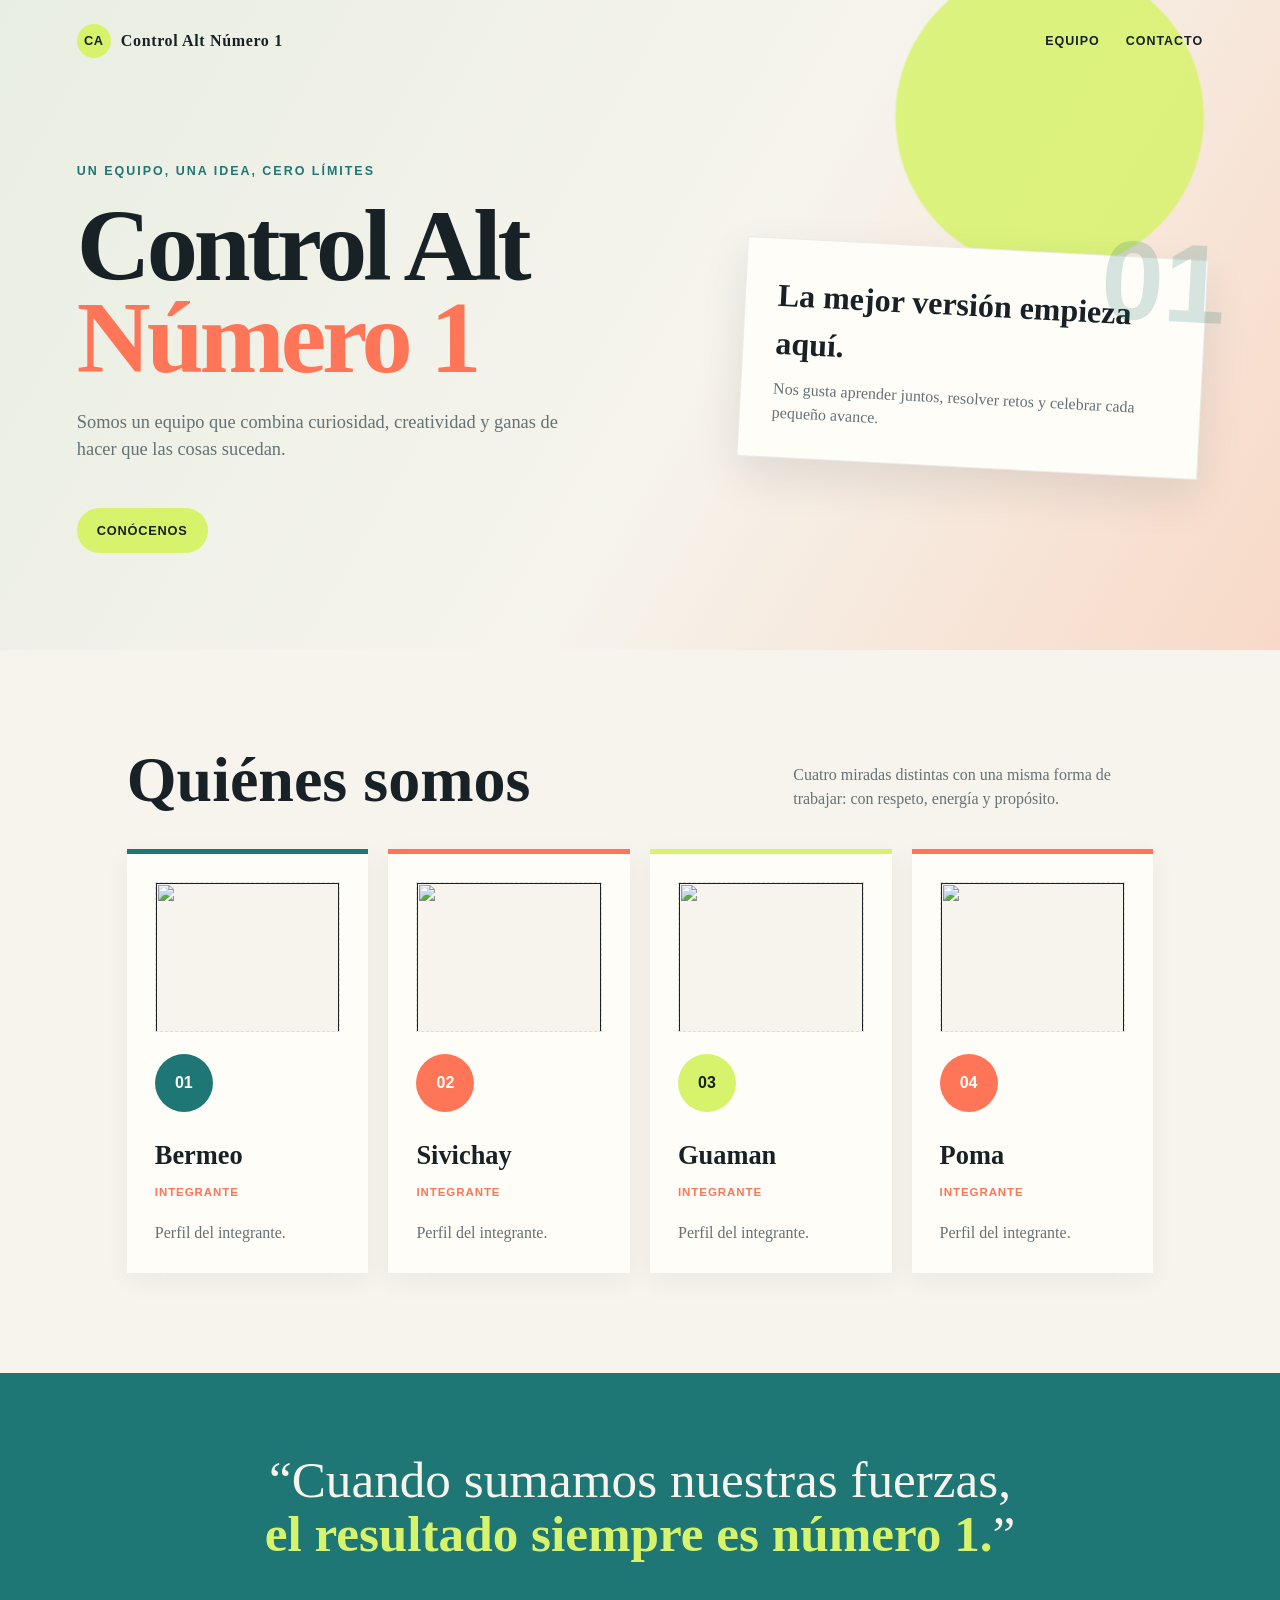
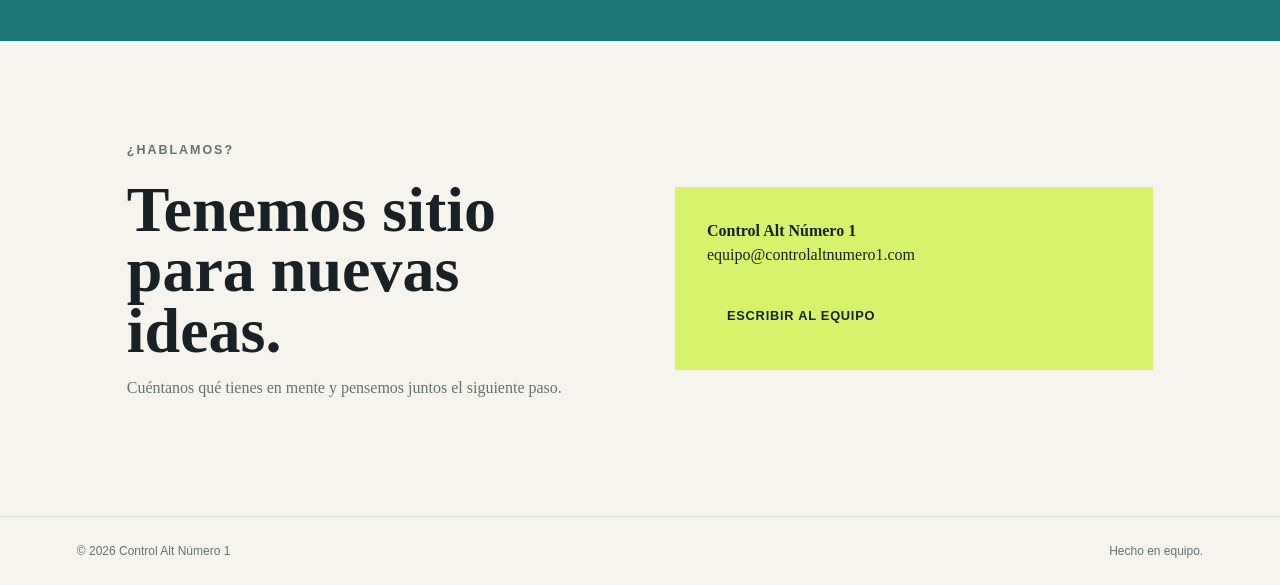
==== index.html @ b0f69253 "Agrega estructura base de la página" ====
<!DOCTYPE html>
<html lang="es">
<head>
	<meta charset="UTF-8">
	<meta name="viewport" content="width=device-width, initial-scale=1.0">
	<meta name="description" content="Página oficial del equipo Control Alt Número 1.">
	<title>Control Alt Número 1 | Equipo</title>
	<style>
		:root {
			--ink: #172126;
			--muted: #647276;
			--paper: #f6f4ed;
			--card: #fffdf8;
			--line: #d9dfd8;
			--lime: #d7f36b;
			--orange: #ff7557;
			--teal: #1e7774;
			--shadow: 0 18px 45px rgba(23, 33, 38, 0.1);
		}

		* { box-sizing: border-box; }

		html { scroll-behavior: smooth; }

		body {
			margin: 0;
			color: var(--ink);
			background: var(--paper);
			font-family: Georgia, "Times New Roman", serif;
			line-height: 1.5;
		}

		h1, h2, h3, p { margin-top: 0; }

		a { color: inherit; }

		.site-header {
			position: absolute;
			z-index: 2;
			top: 0;
			left: 0;
			width: 100%;
			padding: 24px 6vw;
			display: flex;
			align-items: center;
			justify-content: space-between;
		}

		.brand {
			display: flex;
			align-items: center;
			gap: 10px;
			font-weight: bold;
			letter-spacing: 0.04em;
			text-decoration: none;
		}

		.brand-mark {
			display: grid;
			place-items: center;
			width: 34px;
			height: 34px;
			color: var(--ink);
			background: var(--lime);
			border-radius: 50%;
			font-family: "Trebuchet MS", sans-serif;
			font-size: 0.8rem;
		}

		nav { display: flex; gap: 26px; }

		nav a {
			color: var(--ink);
			font-family: "Trebuchet MS", sans-serif;
			font-size: 0.78rem;
			font-weight: bold;
			text-decoration: none;
			text-transform: uppercase;
			letter-spacing: 0.08em;
		}

		nav a:hover { color: var(--orange); }

		.hero {
			min-height: 650px;
			padding: 155px 6vw 90px;
			display: grid;
			grid-template-columns: minmax(0, 1.1fr) minmax(280px, 0.9fr);
			gap: 8vw;
			align-items: center;
			overflow: hidden;
			background:
				radial-gradient(circle at 82% 18%, rgba(215, 243, 107, 0.85) 0 13%, transparent 13.2%),
				linear-gradient(120deg, #e9eee2 0%, #f6f4ed 55%, #f8d9c7 100%);
		}

		.eyebrow {
			margin-bottom: 20px;
			color: var(--teal);
			font-family: "Trebuchet MS", sans-serif;
			font-size: 0.78rem;
			font-weight: bold;
			letter-spacing: 0.16em;
			text-transform: uppercase;
		}

		.hero h1 {
			max-width: 720px;
			margin-bottom: 24px;
			font-size: clamp(3.5rem, 8vw, 7.5rem);
			line-height: 0.9;
			letter-spacing: -0.04em;
		}

		.hero h1 span { color: var(--orange); }

		.hero-copy {
			max-width: 510px;
			color: var(--muted);
			font-size: 1.15rem;
		}

		.hero-note {
			position: relative;
			padding: 32px;
			background: var(--card);
			border: 1px solid rgba(23, 33, 38, 0.08);
			box-shadow: var(--shadow);
			transform: rotate(3deg);
		}

		.hero-note::before {
			content: "01";
			position: absolute;
			top: -60px;
			right: -20px;
			color: var(--teal);
			font-family: "Trebuchet MS", sans-serif;
			font-size: 7rem;
			font-weight: bold;
			opacity: 0.18;
		}

		.hero-note h2 { margin-bottom: 10px; font-size: 2rem; }
		.hero-note p { margin-bottom: 0; color: var(--muted); }

		.button {
			display: inline-block;
			margin-top: 26px;
			padding: 13px 20px;
			color: var(--ink);
			background: var(--lime);
			border: 0;
			border-radius: 999px;
			font-family: "Trebuchet MS", sans-serif;
			font-size: 0.8rem;
			font-weight: bold;
			text-decoration: none;
			text-transform: uppercase;
			letter-spacing: 0.06em;
		}

		.button:hover { background: var(--orange); }

		.section {
			max-width: 1180px;
			margin: 0 auto;
			padding: 100px 6vw;
		}

		.section-heading {
			display: flex;
			align-items: end;
			justify-content: space-between;
			gap: 30px;
			margin-bottom: 38px;
		}

		.section-heading h2 { margin-bottom: 0; font-size: clamp(2.3rem, 5vw, 4rem); line-height: 0.95; }
		.section-heading p { max-width: 360px; margin-bottom: 0; color: var(--muted); }

		.members {
			display: grid;
				grid-template-columns: repeat(4, 1fr);
			gap: 20px;
		}

		.member {
				display: block;
			padding: 28px;
			background: var(--card);
			border-top: 5px solid var(--teal);
				color: var(--ink);
			box-shadow: 0 8px 25px rgba(23, 33, 38, 0.05);
				text-decoration: none;
				transition: transform 180ms ease, box-shadow 180ms ease;
		}

			.member:hover { transform: translateY(-8px); box-shadow: var(--shadow); }
			.member:nth-child(2) { border-color: var(--orange); }
			.member:nth-child(3) { border-color: var(--lime); }
			.member:nth-child(4) { border-color: var(--orange); }

			.profile-image {
				display: block;
				width: 100%;
				height: 150px;
				margin-bottom: 22px;
				border: 1px dashed var(--line);
				background: var(--paper);
			}

		.avatar {
			display: grid;
			place-items: center;
			width: 58px;
			height: 58px;
			margin-bottom: 24px;
			color: var(--card);
			background: var(--teal);
			border-radius: 50%;
			font-family: "Trebuchet MS", sans-serif;
			font-weight: bold;
		}

			.member:nth-child(2) .avatar, .member:nth-child(4) .avatar { background: var(--orange); }
			.member:nth-child(3) .avatar { color: var(--ink); background: var(--lime); }
		.member h3 { margin-bottom: 4px; font-size: 1.65rem; }
		.role { color: var(--orange); font-family: "Trebuchet MS", sans-serif; font-size: 0.72rem; font-weight: bold; text-transform: uppercase; letter-spacing: 0.08em; }
		.member p:last-child { margin: 18px 0 0; color: var(--muted); }

		.manifesto {
			padding: 80px 6vw;
			color: var(--paper);
			background: var(--teal);
			text-align: center;
		}

		.manifesto p { max-width: 760px; margin: 0 auto; font-size: clamp(1.8rem, 4vw, 3.5rem); line-height: 1.05; }
		.manifesto strong { color: var(--lime); }

		.contact {
			display: grid;
			grid-template-columns: 1fr 1fr;
			gap: 70px;
			align-items: center;
		}

		.contact h2 { margin-bottom: 14px; font-size: clamp(2.5rem, 5vw, 4.5rem); line-height: 0.95; }
		.contact p { color: var(--muted); }
		.contact-box { padding: 32px; background: var(--lime); }
		.contact-box p { margin-bottom: 0; color: var(--ink); }

		footer {
			padding: 25px 6vw;
			display: flex;
			justify-content: space-between;
			color: var(--muted);
			border-top: 1px solid var(--line);
			font-family: "Trebuchet MS", sans-serif;
			font-size: 0.75rem;
		}

		@media (max-width: 700px) {
			.site-header { position: relative; padding: 18px 6vw; }
			nav { gap: 12px; }
			nav a { font-size: 0.64rem; }
			.hero { min-height: auto; padding: 70px 6vw 90px; grid-template-columns: 1fr; gap: 50px; }
			.hero-note { max-width: 420px; }
			.section { padding: 70px 6vw; }
			.section-heading, .contact { display: block; }
			.section-heading p { margin-top: 20px; }
			.members { grid-template-columns: 1fr; }
			.member:nth-child(2) { transform: none; }
			.member + .member { margin-top: 2px; }
			.contact-box { margin-top: 30px; }
			footer { display: block; }
			footer span { display: block; margin-top: 6px; }
		}
	</style>
</head>
<body>
	<header class="site-header">
		<a class="brand" href="#inicio"><span class="brand-mark">CA</span> Control Alt Número 1</a>
		<nav aria-label="Navegación principal">
			<a href="#equipo">Equipo</a>
			<a href="#contacto">Contacto</a>
		</nav>
	</header>

	<main>
		<section class="hero" id="inicio">
			<div>
				<p class="eyebrow">Un equipo, una idea, cero límites</p>
				<h1>Control Alt <span>Número 1</span></h1>
				<p class="hero-copy">Somos un equipo que combina curiosidad, creatividad y ganas de hacer que las cosas sucedan.</p>
				<a class="button" href="#equipo">Conócenos</a>
			</div>
			<aside class="hero-note">
				<h2>La mejor versión empieza aquí.</h2>
				<p>Nos gusta aprender juntos, resolver retos y celebrar cada pequeño avance.</p>
			</aside>
		</section>

		<section class="section" id="equipo">
			<div class="section-heading">
				<h2>Quiénes somos</h2>
					<p>Cuatro miradas distintas con una misma forma de trabajar: con respeto, energía y propósito.</p>
			</div>
			<div class="members">
					<a class="member" href="">
						<img class="profile-image" src="" alt="">
					<div class="avatar">01</div>
						<h3>Bermeo</h3>
						<span class="role">Integrante</span>
						<p>Perfil del integrante.</p>
					</a>
					<a class="member" href="">
						<img class="profile-image" src="" alt="">
					<div class="avatar">02</div>
						<h3>Sivichay</h3>
						<span class="role">Integrante</span>
						<p>Perfil del integrante.</p>
					</a>
					<a class="member" href="">
						<img class="profile-image" src="" alt="">
					<div class="avatar">03</div>
						<h3>Guaman</h3>
						<span class="role">Integrante</span>
						<p>Perfil del integrante.</p>
					</a>
					<a class="member" href="">
						<img class="profile-image" src="" alt="">
						<div class="avatar">04</div>
						<h3>Poma</h3>
						<span class="role">Integrante</span>
						<p>Perfil del integrante.</p>
					</a>
			</div>
		</section>

		<section class="manifesto">
			<p>“Cuando sumamos nuestras fuerzas, <strong>el resultado siempre es número 1.</strong>”</p>
		</section>

		<section class="section contact" id="contacto">
			<div>
				<p class="eyebrow">¿Hablamos?</p>
				<h2>Tenemos sitio para nuevas ideas.</h2>
				<p>Cuéntanos qué tienes en mente y pensemos juntos el siguiente paso.</p>
			</div>
			<div class="contact-box">
				<strong>Control Alt Número 1</strong>
				<p>equipo@controlaltnumero1.com</p>
				<a class="button" href="mailto:equipo@controlaltnumero1.com">Escribir al equipo</a>
			</div>
		</section>
	</main>

	<footer>
		<span>© 2026 Control Alt Número 1</span>
		<span>Hecho en equipo.</span>
	</footer>
</body>
</html>
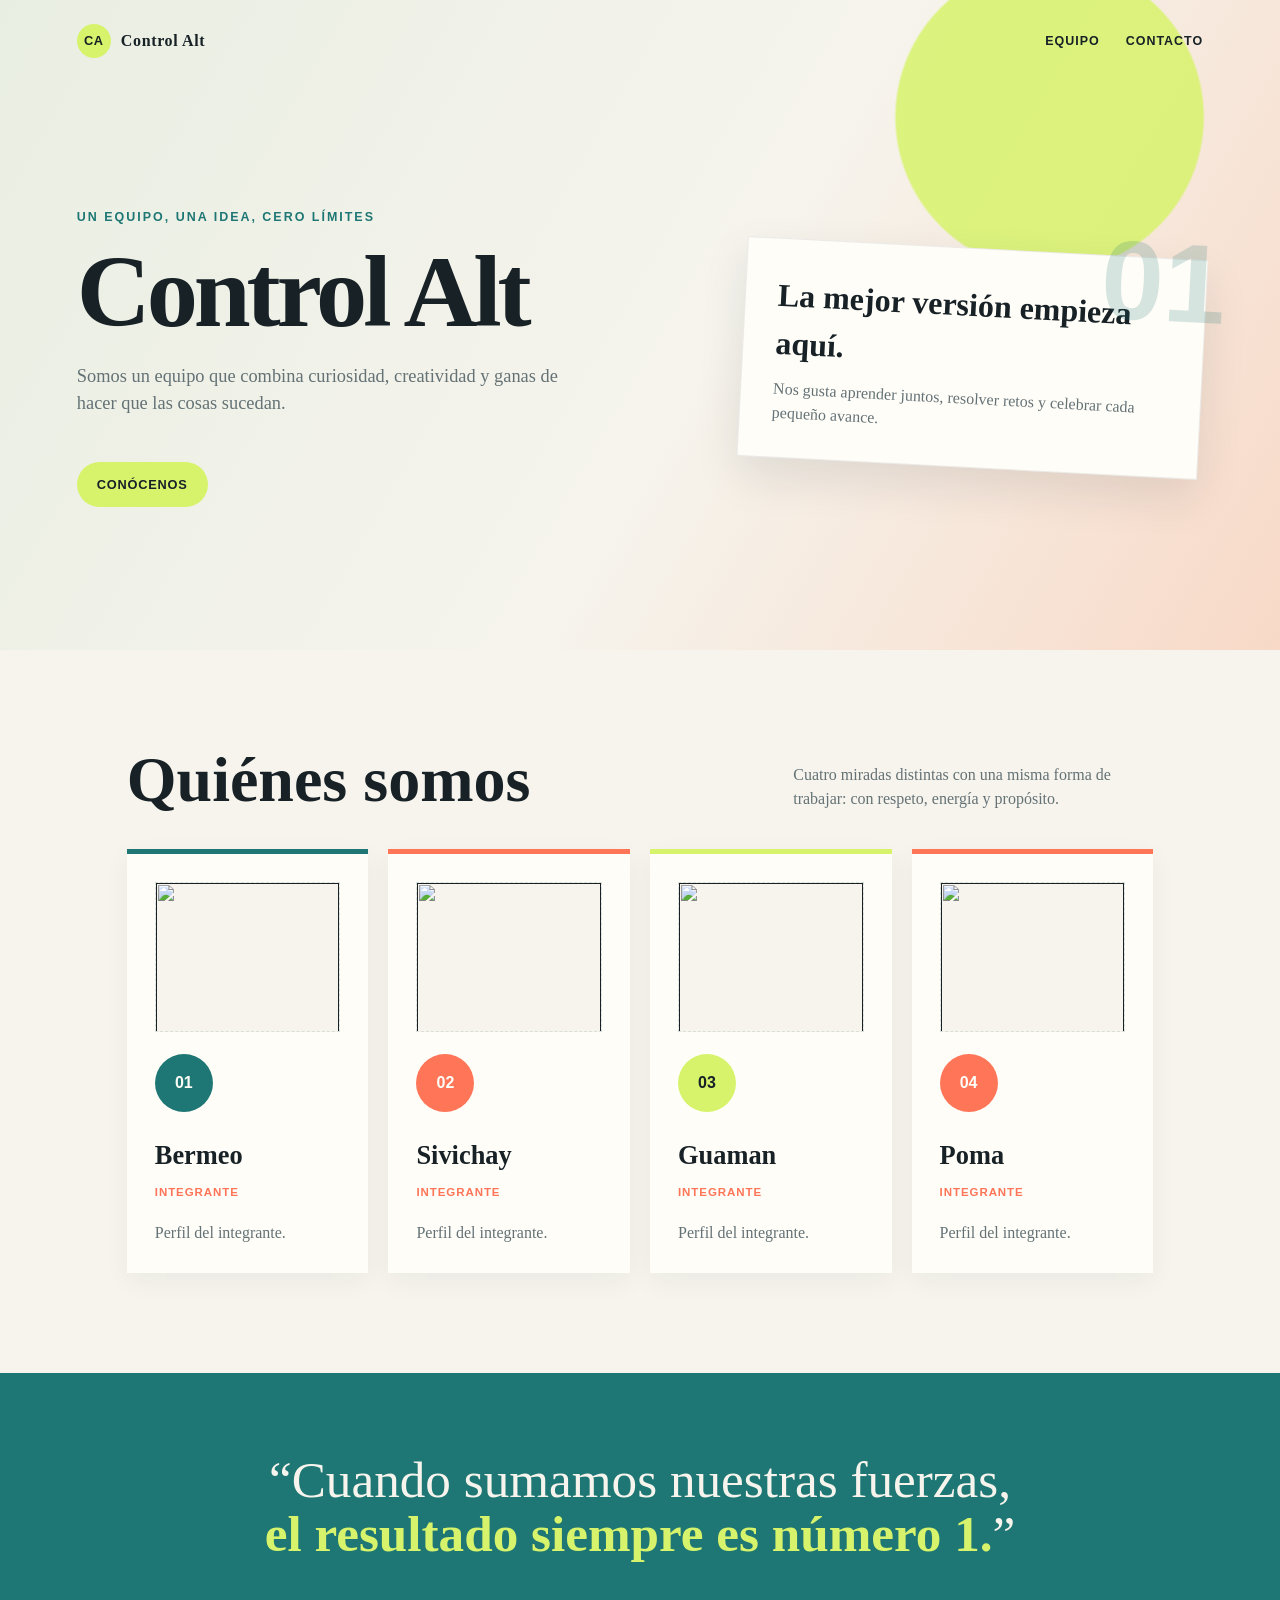
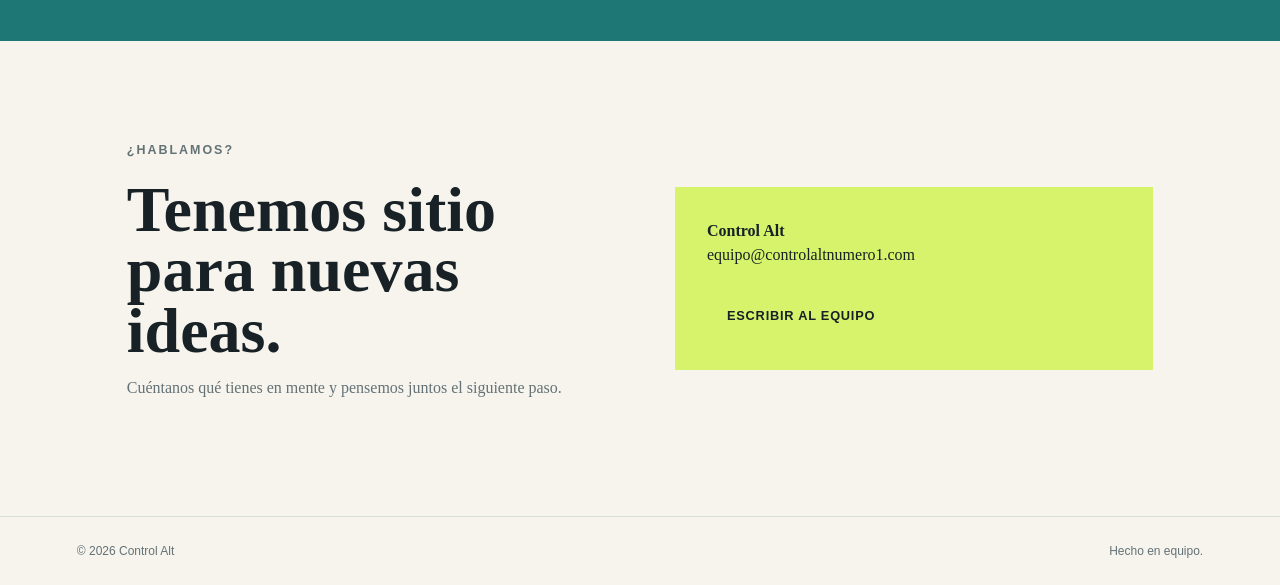
==== commit 9b373c84: "Remove somethings" ====
--- a/index.html
+++ b/index.html
@@ -3,8 +3,8 @@
 <head>
 	<meta charset="UTF-8">
 	<meta name="viewport" content="width=device-width, initial-scale=1.0">
-	<meta name="description" content="Página oficial del equipo Control Alt Número 1.">
-	<title>Control Alt Número 1 | Equipo</title>
+	<meta name="description" content="Página oficial del equipo Control Alt.">
+	<title>Control Alt | Equipo</title>
 	<style>
 		:root {
 			--ink: #172126;
@@ -281,7 +281,7 @@
 </head>
 <body>
 	<header class="site-header">
-		<a class="brand" href="#inicio"><span class="brand-mark">CA</span> Control Alt Número 1</a>
+		<a class="brand" href="#inicio"><span class="brand-mark">CA</span> Control Alt</a>
 		<nav aria-label="Navegación principal">
 			<a href="#equipo">Equipo</a>
 			<a href="#contacto">Contacto</a>
@@ -292,7 +292,7 @@
 		<section class="hero" id="inicio">
 			<div>
 				<p class="eyebrow">Un equipo, una idea, cero límites</p>
-				<h1>Control Alt <span>Número 1</span></h1>
+				<h1>Control Alt</h1>
 				<p class="hero-copy">Somos un equipo que combina curiosidad, creatividad y ganas de hacer que las cosas sucedan.</p>
 				<a class="button" href="#equipo">Conócenos</a>
 			</div>
@@ -350,7 +350,7 @@
 				<p>Cuéntanos qué tienes en mente y pensemos juntos el siguiente paso.</p>
 			</div>
 			<div class="contact-box">
-				<strong>Control Alt Número 1</strong>
+				<strong>Control Alt</strong>
 				<p>equipo@controlaltnumero1.com</p>
 				<a class="button" href="mailto:equipo@controlaltnumero1.com">Escribir al equipo</a>
 			</div>
@@ -358,7 +358,7 @@
 	</main>
 
 	<footer>
-		<span>© 2026 Control Alt Número 1</span>
+		<span>© 2026 Control Alt</span>
 		<span>Hecho en equipo.</span>
 	</footer>
 </body>
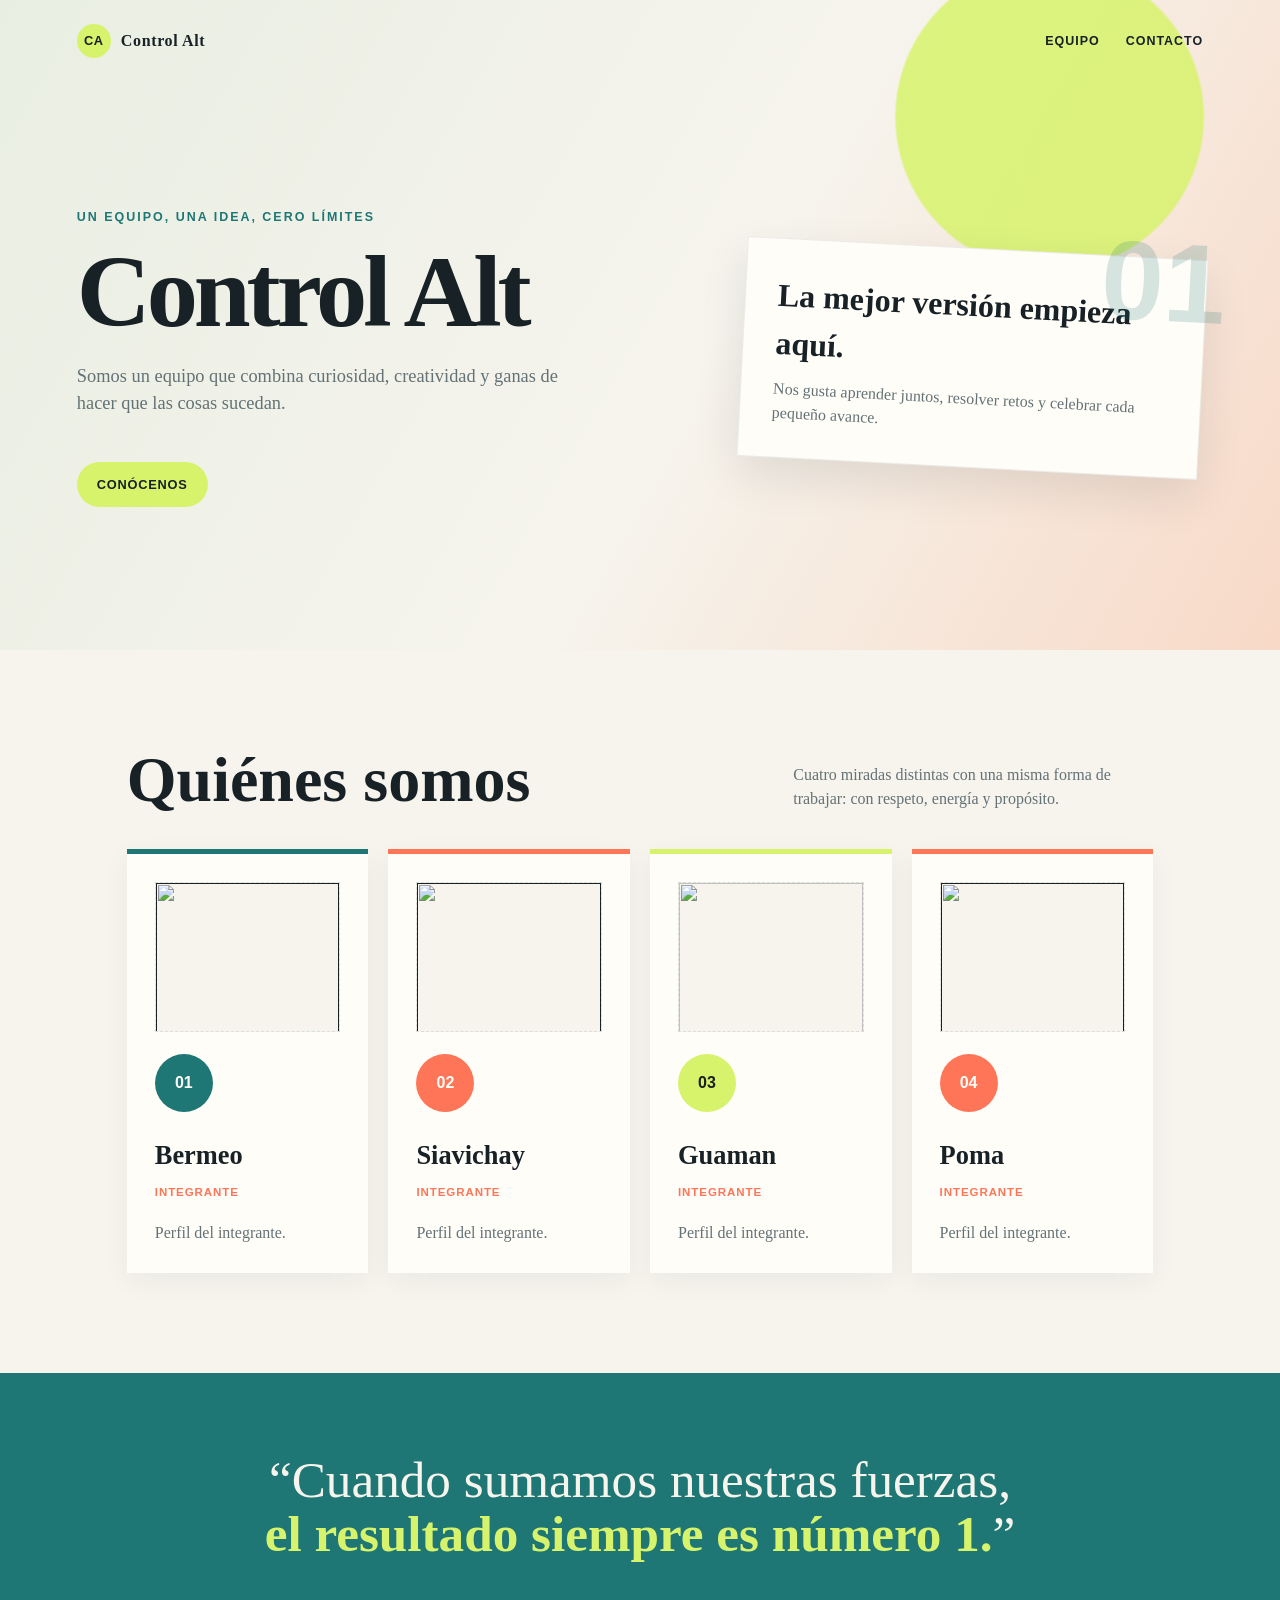
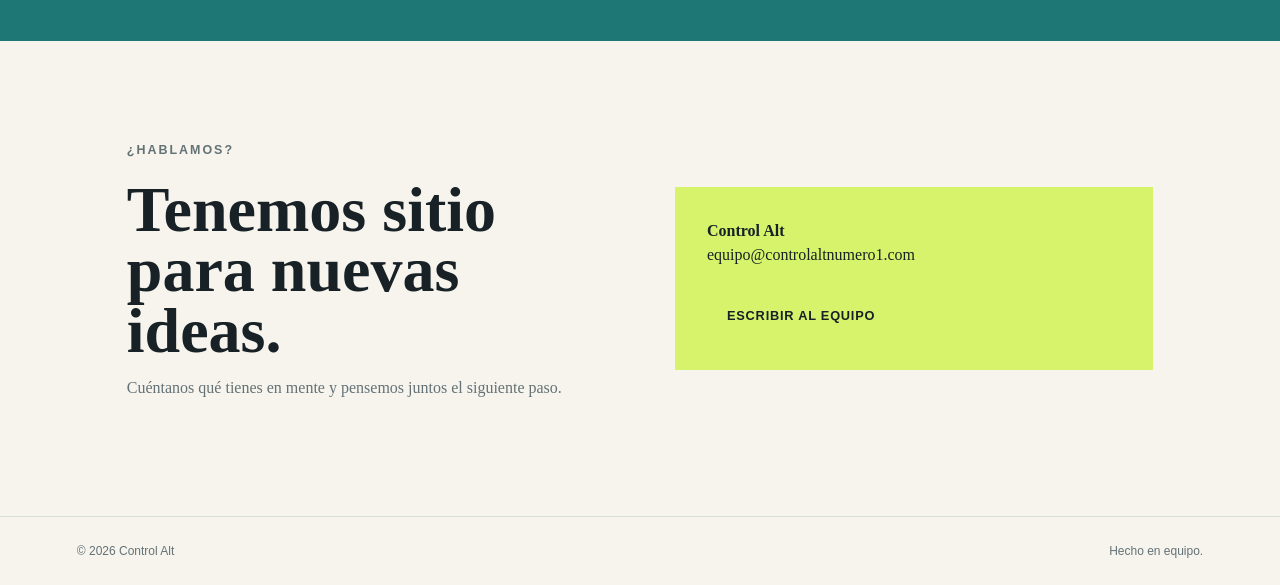
==== commit 9b0972ea: "html creado y en index agregado en member Guaman" ====
--- a/index.html
+++ b/index.html
@@ -318,11 +318,11 @@
 					<a class="member" href="">
 						<img class="profile-image" src="" alt="">
 					<div class="avatar">02</div>
-						<h3>Sivichay</h3>
+						<h3>Siavichay</h3>
 						<span class="role">Integrante</span>
 						<p>Perfil del integrante.</p>
 					</a>
-					<a class="member" href="">
+					<a class="member" href="franklin.html">
 						<img class="profile-image" src="" alt="">
 					<div class="avatar">03</div>
 						<h3>Guaman</h3>
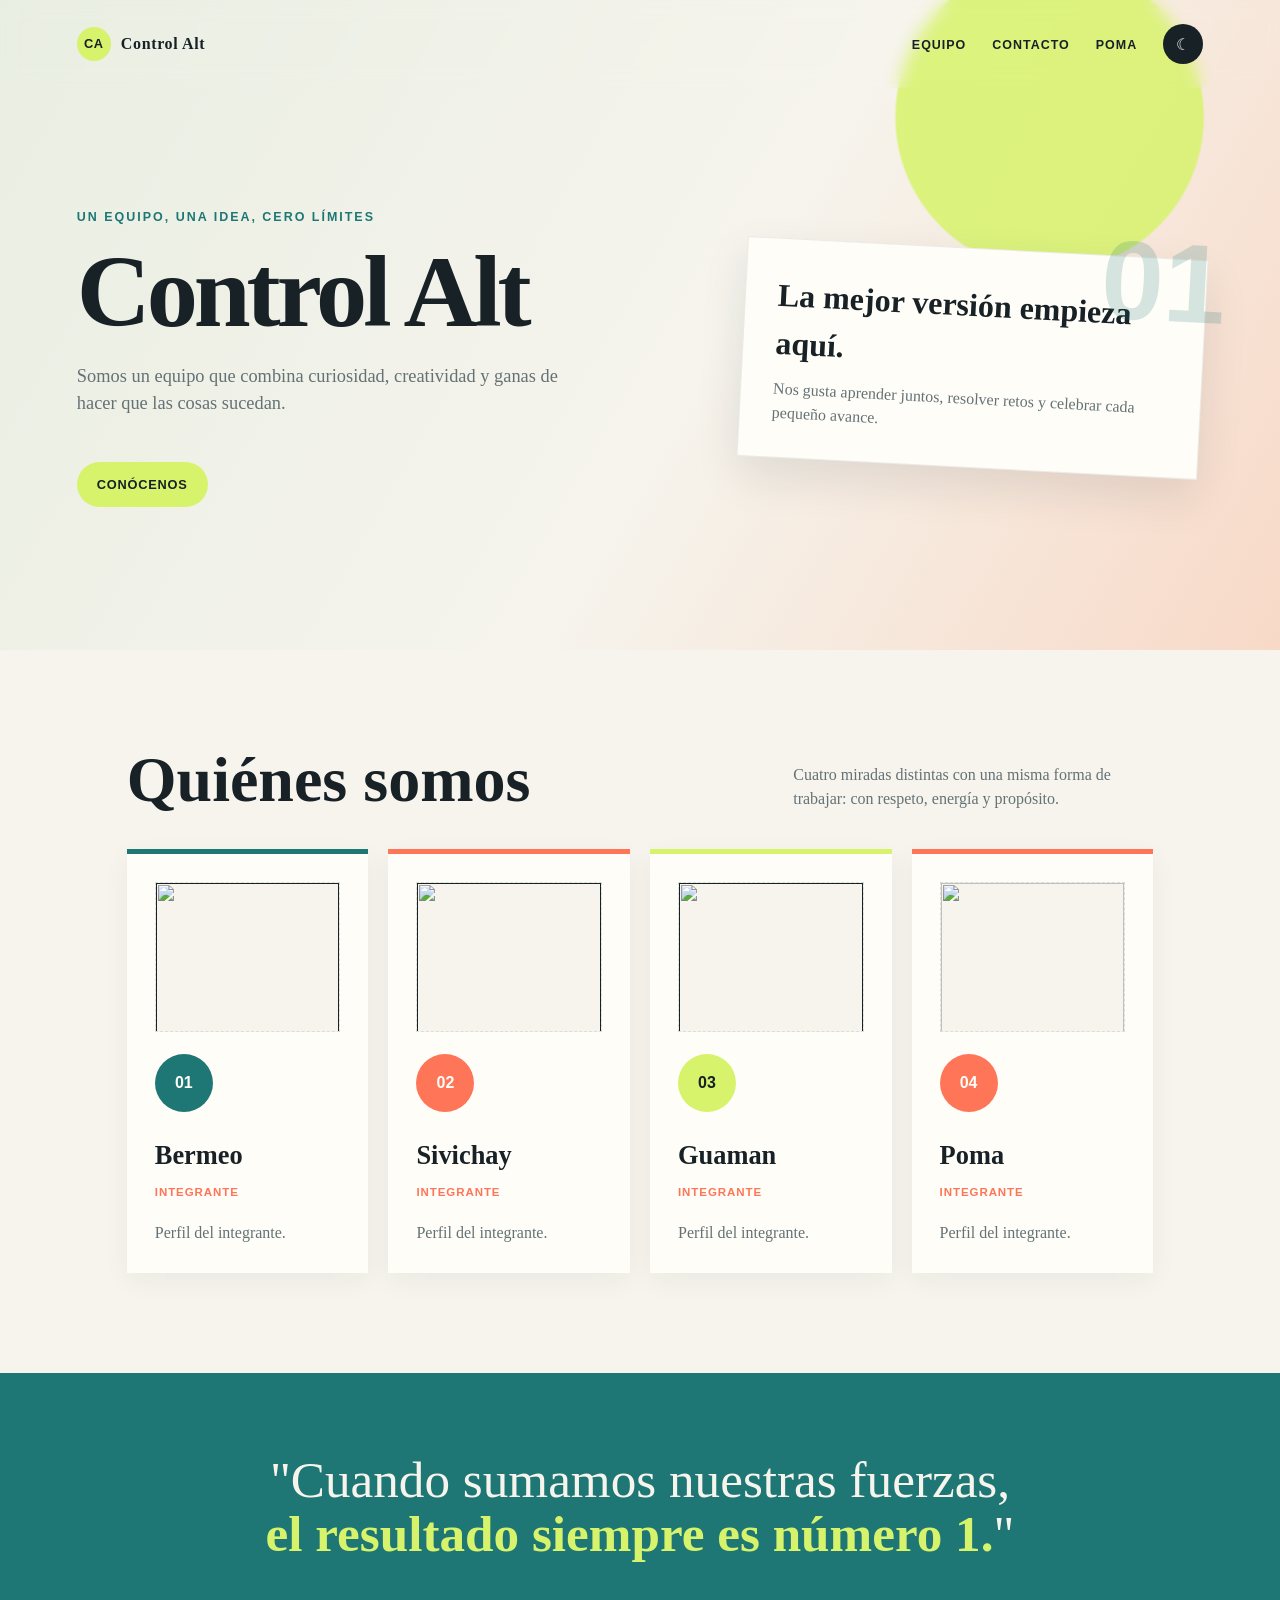
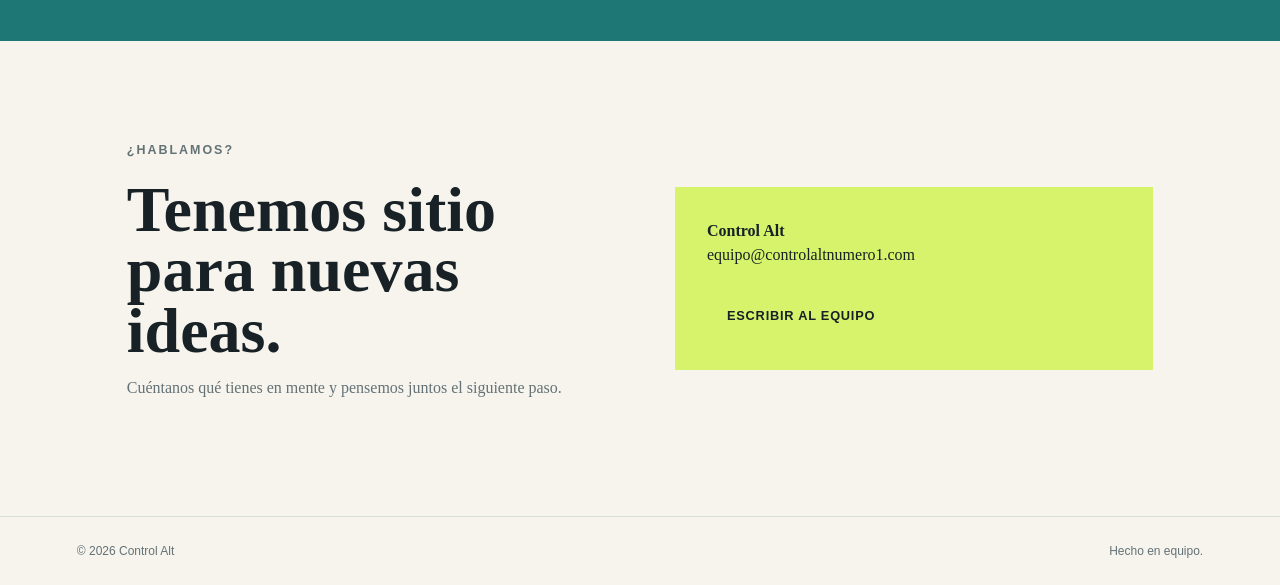
==== commit aefe787c: "Poma perfil added" ====
--- a/index.html
+++ b/index.html
@@ -5,286 +5,23 @@
 	<meta name="viewport" content="width=device-width, initial-scale=1.0">
 	<meta name="description" content="Página oficial del equipo Control Alt.">
 	<title>Control Alt | Equipo</title>
-	<style>
-		:root {
-			--ink: #172126;
-			--muted: #647276;
-			--paper: #f6f4ed;
-			--card: #fffdf8;
-			--line: #d9dfd8;
-			--lime: #d7f36b;
-			--orange: #ff7557;
-			--teal: #1e7774;
-			--shadow: 0 18px 45px rgba(23, 33, 38, 0.1);
-		}
-
-		* { box-sizing: border-box; }
-
-		html { scroll-behavior: smooth; }
-
-		body {
-			margin: 0;
-			color: var(--ink);
-			background: var(--paper);
-			font-family: Georgia, "Times New Roman", serif;
-			line-height: 1.5;
-		}
-
-		h1, h2, h3, p { margin-top: 0; }
-
-		a { color: inherit; }
-
-		.site-header {
-			position: absolute;
-			z-index: 2;
-			top: 0;
-			left: 0;
-			width: 100%;
-			padding: 24px 6vw;
-			display: flex;
-			align-items: center;
-			justify-content: space-between;
-		}
-
-		.brand {
-			display: flex;
-			align-items: center;
-			gap: 10px;
-			font-weight: bold;
-			letter-spacing: 0.04em;
-			text-decoration: none;
-		}
-
-		.brand-mark {
-			display: grid;
-			place-items: center;
-			width: 34px;
-			height: 34px;
-			color: var(--ink);
-			background: var(--lime);
-			border-radius: 50%;
-			font-family: "Trebuchet MS", sans-serif;
-			font-size: 0.8rem;
-		}
-
-		nav { display: flex; gap: 26px; }
-
-		nav a {
-			color: var(--ink);
-			font-family: "Trebuchet MS", sans-serif;
-			font-size: 0.78rem;
-			font-weight: bold;
-			text-decoration: none;
-			text-transform: uppercase;
-			letter-spacing: 0.08em;
-		}
-
-		nav a:hover { color: var(--orange); }
-
-		.hero {
-			min-height: 650px;
-			padding: 155px 6vw 90px;
-			display: grid;
-			grid-template-columns: minmax(0, 1.1fr) minmax(280px, 0.9fr);
-			gap: 8vw;
-			align-items: center;
-			overflow: hidden;
-			background:
-				radial-gradient(circle at 82% 18%, rgba(215, 243, 107, 0.85) 0 13%, transparent 13.2%),
-				linear-gradient(120deg, #e9eee2 0%, #f6f4ed 55%, #f8d9c7 100%);
-		}
-
-		.eyebrow {
-			margin-bottom: 20px;
-			color: var(--teal);
-			font-family: "Trebuchet MS", sans-serif;
-			font-size: 0.78rem;
-			font-weight: bold;
-			letter-spacing: 0.16em;
-			text-transform: uppercase;
-		}
-
-		.hero h1 {
-			max-width: 720px;
-			margin-bottom: 24px;
-			font-size: clamp(3.5rem, 8vw, 7.5rem);
-			line-height: 0.9;
-			letter-spacing: -0.04em;
-		}
-
-		.hero h1 span { color: var(--orange); }
-
-		.hero-copy {
-			max-width: 510px;
-			color: var(--muted);
-			font-size: 1.15rem;
-		}
-
-		.hero-note {
-			position: relative;
-			padding: 32px;
-			background: var(--card);
-			border: 1px solid rgba(23, 33, 38, 0.08);
-			box-shadow: var(--shadow);
-			transform: rotate(3deg);
-		}
-
-		.hero-note::before {
-			content: "01";
-			position: absolute;
-			top: -60px;
-			right: -20px;
-			color: var(--teal);
-			font-family: "Trebuchet MS", sans-serif;
-			font-size: 7rem;
-			font-weight: bold;
-			opacity: 0.18;
-		}
-
-		.hero-note h2 { margin-bottom: 10px; font-size: 2rem; }
-		.hero-note p { margin-bottom: 0; color: var(--muted); }
-
-		.button {
-			display: inline-block;
-			margin-top: 26px;
-			padding: 13px 20px;
-			color: var(--ink);
-			background: var(--lime);
-			border: 0;
-			border-radius: 999px;
-			font-family: "Trebuchet MS", sans-serif;
-			font-size: 0.8rem;
-			font-weight: bold;
-			text-decoration: none;
-			text-transform: uppercase;
-			letter-spacing: 0.06em;
-		}
-
-		.button:hover { background: var(--orange); }
-
-		.section {
-			max-width: 1180px;
-			margin: 0 auto;
-			padding: 100px 6vw;
-		}
-
-		.section-heading {
-			display: flex;
-			align-items: end;
-			justify-content: space-between;
-			gap: 30px;
-			margin-bottom: 38px;
-		}
-
-		.section-heading h2 { margin-bottom: 0; font-size: clamp(2.3rem, 5vw, 4rem); line-height: 0.95; }
-		.section-heading p { max-width: 360px; margin-bottom: 0; color: var(--muted); }
-
-		.members {
-			display: grid;
-				grid-template-columns: repeat(4, 1fr);
-			gap: 20px;
-		}
-
-		.member {
-				display: block;
-			padding: 28px;
-			background: var(--card);
-			border-top: 5px solid var(--teal);
-				color: var(--ink);
-			box-shadow: 0 8px 25px rgba(23, 33, 38, 0.05);
-				text-decoration: none;
-				transition: transform 180ms ease, box-shadow 180ms ease;
-		}
-
-			.member:hover { transform: translateY(-8px); box-shadow: var(--shadow); }
-			.member:nth-child(2) { border-color: var(--orange); }
-			.member:nth-child(3) { border-color: var(--lime); }
-			.member:nth-child(4) { border-color: var(--orange); }
-
-			.profile-image {
-				display: block;
-				width: 100%;
-				height: 150px;
-				margin-bottom: 22px;
-				border: 1px dashed var(--line);
-				background: var(--paper);
-			}
-
-		.avatar {
-			display: grid;
-			place-items: center;
-			width: 58px;
-			height: 58px;
-			margin-bottom: 24px;
-			color: var(--card);
-			background: var(--teal);
-			border-radius: 50%;
-			font-family: "Trebuchet MS", sans-serif;
-			font-weight: bold;
-		}
-
-			.member:nth-child(2) .avatar, .member:nth-child(4) .avatar { background: var(--orange); }
-			.member:nth-child(3) .avatar { color: var(--ink); background: var(--lime); }
-		.member h3 { margin-bottom: 4px; font-size: 1.65rem; }
-		.role { color: var(--orange); font-family: "Trebuchet MS", sans-serif; font-size: 0.72rem; font-weight: bold; text-transform: uppercase; letter-spacing: 0.08em; }
-		.member p:last-child { margin: 18px 0 0; color: var(--muted); }
-
-		.manifesto {
-			padding: 80px 6vw;
-			color: var(--paper);
-			background: var(--teal);
-			text-align: center;
-		}
-
-		.manifesto p { max-width: 760px; margin: 0 auto; font-size: clamp(1.8rem, 4vw, 3.5rem); line-height: 1.05; }
-		.manifesto strong { color: var(--lime); }
-
-		.contact {
-			display: grid;
-			grid-template-columns: 1fr 1fr;
-			gap: 70px;
-			align-items: center;
-		}
-
-		.contact h2 { margin-bottom: 14px; font-size: clamp(2.5rem, 5vw, 4.5rem); line-height: 0.95; }
-		.contact p { color: var(--muted); }
-		.contact-box { padding: 32px; background: var(--lime); }
-		.contact-box p { margin-bottom: 0; color: var(--ink); }
-
-		footer {
-			padding: 25px 6vw;
-			display: flex;
-			justify-content: space-between;
-			color: var(--muted);
-			border-top: 1px solid var(--line);
-			font-family: "Trebuchet MS", sans-serif;
-			font-size: 0.75rem;
-		}
-
-		@media (max-width: 700px) {
-			.site-header { position: relative; padding: 18px 6vw; }
-			nav { gap: 12px; }
-			nav a { font-size: 0.64rem; }
-			.hero { min-height: auto; padding: 70px 6vw 90px; grid-template-columns: 1fr; gap: 50px; }
-			.hero-note { max-width: 420px; }
-			.section { padding: 70px 6vw; }
-			.section-heading, .contact { display: block; }
-			.section-heading p { margin-top: 20px; }
-			.members { grid-template-columns: 1fr; }
-			.member:nth-child(2) { transform: none; }
-			.member + .member { margin-top: 2px; }
-			.contact-box { margin-top: 30px; }
-			footer { display: block; }
-			footer span { display: block; margin-top: 6px; }
-		}
-	</style>
+	<link rel="stylesheet" href="styles.css">
 </head>
 <body>
 	<header class="site-header">
 		<a class="brand" href="#inicio"><span class="brand-mark">CA</span> Control Alt</a>
 		<nav aria-label="Navegación principal">
-			<a href="#equipo">Equipo</a>
-			<a href="#contacto">Contacto</a>
+			<ul style="display: flex; gap: 26px; list-style: none; margin: 0; padding: 0; align-items: center;">
+				<li><a href="#equipo">Equipo</a></li>
+				<li><a href="#contacto">Contacto</a></li>
+				<li><a href="poma.html">Poma</a></li>
+				<li>
+					<button class="theme-toggle" id="themeToggle" aria-label="Cambiar tema">
+						<span class="icon-sun">☀</span>
+						<span class="icon-moon">☾</span>
+					</button>
+				</li>
+			</ul>
 		</nav>
 	</header>
 
@@ -305,42 +42,42 @@
 		<section class="section" id="equipo">
 			<div class="section-heading">
 				<h2>Quiénes somos</h2>
-					<p>Cuatro miradas distintas con una misma forma de trabajar: con respeto, energía y propósito.</p>
+				<p>Cuatro miradas distintas con una misma forma de trabajar: con respeto, energía y propósito.</p>
 			</div>
 			<div class="members">
-					<a class="member" href="">
-						<img class="profile-image" src="" alt="">
+				<a class="member" href="">
+					<img class="profile-image" src="" alt="">
 					<div class="avatar">01</div>
-						<h3>Bermeo</h3>
-						<span class="role">Integrante</span>
-						<p>Perfil del integrante.</p>
-					</a>
-					<a class="member" href="">
-						<img class="profile-image" src="" alt="">
+					<h3>Bermeo</h3>
+					<span class="role">Integrante</span>
+					<p>Perfil del integrante.</p>
+				</a>
+				<a class="member" href="">
+					<img class="profile-image" src="" alt="">
 					<div class="avatar">02</div>
-						<h3>Siavichay</h3>
-						<span class="role">Integrante</span>
-						<p>Perfil del integrante.</p>
-					</a>
-					<a class="member" href="franklin.html">
-						<img class="profile-image" src="" alt="">
+					<h3>Sivichay</h3>
+					<span class="role">Integrante</span>
+					<p>Perfil del integrante.</p>
+				</a>
+				<a class="member" href="">
+					<img class="profile-image" src="" alt="">
 					<div class="avatar">03</div>
-						<h3>Guaman</h3>
-						<span class="role">Integrante</span>
-						<p>Perfil del integrante.</p>
-					</a>
-					<a class="member" href="">
-						<img class="profile-image" src="" alt="">
-						<div class="avatar">04</div>
-						<h3>Poma</h3>
-						<span class="role">Integrante</span>
-						<p>Perfil del integrante.</p>
-					</a>
+					<h3>Guaman</h3>
+					<span class="role">Integrante</span>
+					<p>Perfil del integrante.</p>
+				</a>
+				<a class="member" href="poma.html">
+					<img class="profile-image" src="https://avatars.githubusercontent.com/u/100386835?v=4" alt="">
+					<div class="avatar">04</div>
+					<h3>Poma</h3>
+					<span class="role">Integrante</span>
+					<p>Perfil del integrante.</p>
+				</a>
 			</div>
 		</section>
 
 		<section class="manifesto">
-			<p>“Cuando sumamos nuestras fuerzas, <strong>el resultado siempre es número 1.</strong>”</p>
+			<p>"Cuando sumamos nuestras fuerzas, <strong>el resultado siempre es número 1.</strong>"</p>
 		</section>
 
 		<section class="section contact" id="contacto">
@@ -361,5 +98,26 @@
 		<span>© 2026 Control Alt</span>
 		<span>Hecho en equipo.</span>
 	</footer>
+
+	<script>
+		(function () {
+			const root = document.documentElement;
+			const toggle = document.getElementById('themeToggle');
+			const stored = localStorage.getItem('theme');
+			const prefersDark = window.matchMedia('(prefers-color-scheme: dark)').matches;
+
+			if (stored) {
+				root.setAttribute('data-theme', stored);
+			} else if (prefersDark) {
+				root.setAttribute('data-theme', 'dark');
+			}
+
+			toggle.addEventListener('click', () => {
+				const current = root.getAttribute('data-theme') === 'dark' ? 'light' : 'dark';
+				root.setAttribute('data-theme', current);
+				localStorage.setItem('theme', current);
+			});
+		})();
+	</script>
 </body>
 </html>
--- a/styles.css
+++ b/styles.css
@@ -0,0 +1,462 @@
+/* ============================================
+   Control Alt — Hoja de estilos general
+   Soporta modo claro y oscuro
+   ============================================ */
+
+/* ---------- Variables claro (por defecto) ---------- */
+:root {
+	--ink: #172126;
+	--muted: #647276;
+	--paper: #f6f4ed;
+	--card: #fffdf8;
+	--line: #d9dfd8;
+	--lime: #d7f36b;
+	--orange: #ff7557;
+	--teal: #1e7774;
+	--shadow: 0 18px 45px rgba(23, 33, 38, 0.1);
+	--header-bg: transparent;
+	--note-bg: #fffdf8;
+	--note-border: rgba(23, 33, 38, 0.08);
+	--note-shadow: 0 18px 45px rgba(23, 33, 38, 0.1);
+	--contact-box-bg: #d7f36b;
+	--contact-box-text: #172126;
+	--manifesto-bg: #1e7774;
+	--manifesto-text: #f6f4ed;
+	--avatar-bg: #1e7774;
+	--avatar-text: #fffdf8;
+	--avatar-alt-bg: #ff7557;
+	--avatar-alt-text: #fffdf8;
+	--avatar-lime-bg: #d7f36b;
+	--avatar-lime-text: #172126;
+	--member-border: #1e7774;
+	--member-border-alt: #ff7557;
+	--member-border-lime: #d7f36b;
+	--member-shadow: 0 8px 25px rgba(23, 33, 38, 0.05);
+	--profile-border: #d9dfd8;
+	--profile-bg: #f6f4ed;
+	--toggle-bg: #172126;
+	--toggle-text: #f6f4ed;
+	--toggle-icon: #d7f36b;
+}
+
+/* ---------- Variables oscuro ---------- */
+@media (prefers-color-scheme: dark) {
+	:root {
+		--ink: #e8e6e1;
+		--muted: #9aa5a8;
+		--paper: #12181b;
+		--card: #1a2226;
+		--line: #2a3539;
+		--lime: #d7f36b;
+		--orange: #ff7557;
+		--teal: #2a9d99;
+		--shadow: 0 18px 45px rgba(0, 0, 0, 0.4);
+		--header-bg: rgba(18, 24, 27, 0.85);
+		--note-bg: #1a2226;
+		--note-border: rgba(232, 230, 225, 0.08);
+		--note-shadow: 0 18px 45px rgba(0, 0, 0, 0.4);
+		--contact-box-bg: #d7f36b;
+		--contact-box-text: #172126;
+		--manifesto-bg: #164e4c;
+		--manifesto-text: #e8e6e1;
+		--avatar-bg: #2a9d99;
+		--avatar-text: #12181b;
+		--avatar-alt-bg: #ff7557;
+		--avatar-alt-text: #12181b;
+		--avatar-lime-bg: #d7f36b;
+		--avatar-lime-text: #12181b;
+		--member-border: #2a9d99;
+		--member-border-alt: #ff7557;
+		--member-border-lime: #d7f36b;
+		--member-shadow: 0 8px 25px rgba(0, 0, 0, 0.3);
+		--profile-border: #2a3539;
+		--profile-bg: #12181b;
+		--toggle-bg: #e8e6e1;
+		--toggle-text: #12181b;
+		--toggle-icon: #12181b;
+	}
+}
+
+/* ---------- Toggle manual (data-theme) ---------- */
+[data-theme="dark"] {
+	--ink: #e8e6e1;
+	--muted: #9aa5a8;
+	--paper: #12181b;
+	--card: #1a2226;
+	--line: #2a3539;
+	--lime: #d7f36b;
+	--orange: #ff7557;
+	--teal: #2a9d99;
+	--shadow: 0 18px 45px rgba(0, 0, 0, 0.4);
+	--header-bg: rgba(18, 24, 27, 0.85);
+	--note-bg: #1a2226;
+	--note-border: rgba(232, 230, 225, 0.08);
+	--note-shadow: 0 18px 45px rgba(0, 0, 0, 0.4);
+	--contact-box-bg: #d7f36b;
+	--contact-box-text: #172126;
+	--manifesto-bg: #164e4c;
+	--manifesto-text: #e8e6e1;
+	--avatar-bg: #2a9d99;
+	--avatar-text: #12181b;
+	--avatar-alt-bg: #ff7557;
+	--avatar-alt-text: #12181b;
+	--avatar-lime-bg: #d7f36b;
+	--avatar-lime-text: #12181b;
+	--member-border: #2a9d99;
+	--member-border-alt: #ff7557;
+	--member-border-lime: #d7f36b;
+	--member-shadow: 0 8px 25px rgba(0, 0, 0, 0.3);
+	--profile-border: #2a3539;
+	--profile-bg: #12181b;
+	--toggle-bg: #e8e6e1;
+	--toggle-text: #12181b;
+	--toggle-icon: #12181b;
+}
+
+[data-theme="light"] {
+	--ink: #172126;
+	--muted: #647276;
+	--paper: #f6f4ed;
+	--card: #fffdf8;
+	--line: #d9dfd8;
+	--lime: #d7f36b;
+	--orange: #ff7557;
+	--teal: #1e7774;
+	--shadow: 0 18px 45px rgba(23, 33, 38, 0.1);
+	--header-bg: transparent;
+	--note-bg: #fffdf8;
+	--note-border: rgba(23, 33, 38, 0.08);
+	--note-shadow: 0 18px 45px rgba(23, 33, 38, 0.1);
+	--contact-box-bg: #d7f36b;
+	--contact-box-text: #172126;
+	--manifesto-bg: #1e7774;
+	--manifesto-text: #f6f4ed;
+	--avatar-bg: #1e7774;
+	--avatar-text: #fffdf8;
+	--avatar-alt-bg: #ff7557;
+	--avatar-alt-text: #fffdf8;
+	--avatar-lime-bg: #d7f36b;
+	--avatar-lime-text: #172126;
+	--member-border: #1e7774;
+	--member-border-alt: #ff7557;
+	--member-border-lime: #d7f36b;
+	--member-shadow: 0 8px 25px rgba(23, 33, 38, 0.05);
+	--profile-border: #d9dfd8;
+	--profile-bg: #f6f4ed;
+	--toggle-bg: #172126;
+	--toggle-text: #f6f4ed;
+	--toggle-icon: #d7f36b;
+}
+
+/* ---------- Reset y base ---------- */
+* { box-sizing: border-box; }
+
+html { scroll-behavior: smooth; }
+
+body {
+	margin: 0;
+	color: var(--ink);
+	background: var(--paper);
+	font-family: Georgia, "Times New Roman", serif;
+	line-height: 1.5;
+}
+
+h1, h2, h3, p { margin-top: 0; }
+
+a { color: inherit; }
+
+/* ---------- Header ---------- */
+.site-header {
+	position: absolute;
+	z-index: 2;
+	top: 0;
+	left: 0;
+	width: 100%;
+	padding: 24px 6vw;
+	display: flex;
+	align-items: center;
+	justify-content: space-between;
+	background: var(--header-bg);
+	backdrop-filter: blur(8px);
+}
+
+.brand {
+	display: flex;
+	align-items: center;
+	gap: 10px;
+	font-weight: bold;
+	letter-spacing: 0.04em;
+	text-decoration: none;
+}
+
+.brand-mark {
+	display: grid;
+	place-items: center;
+	width: 34px;
+	height: 34px;
+	color: var(--ink);
+	background: var(--lime);
+	border-radius: 50%;
+	font-family: "Trebuchet MS", sans-serif;
+	font-size: 0.8rem;
+}
+
+nav { display: flex; gap: 26px; align-items: center; }
+
+nav a {
+	color: var(--ink);
+	font-family: "Trebuchet MS", sans-serif;
+	font-size: 0.78rem;
+	font-weight: bold;
+	text-decoration: none;
+	text-transform: uppercase;
+	letter-spacing: 0.08em;
+}
+
+nav a:hover { color: var(--orange); }
+
+/* ---------- Toggle tema ---------- */
+.theme-toggle {
+	display: flex;
+	align-items: center;
+	justify-content: center;
+	width: 40px;
+	height: 40px;
+	padding: 0;
+	color: var(--toggle-text);
+	background: var(--toggle-bg);
+	border: 0;
+	border-radius: 50%;
+	cursor: pointer;
+	font-family: "Trebuchet MS", sans-serif;
+	font-size: 1rem;
+	transition: transform 150ms ease;
+}
+
+.theme-toggle:hover { transform: scale(1.1); }
+
+.theme-toggle .icon-sun { display: none; }
+.theme-toggle .icon-moon { display: inline; }
+
+[data-theme="light"] .theme-toggle .icon-sun { display: inline; }
+[data-theme="light"] .theme-toggle .icon-moon { display: none; }
+
+/* ---------- Hero ---------- */
+.hero {
+	min-height: 650px;
+	padding: 155px 6vw 90px;
+	display: grid;
+	grid-template-columns: minmax(0, 1.1fr) minmax(280px, 0.9fr);
+	gap: 8vw;
+	align-items: center;
+	overflow: hidden;
+	background:
+		radial-gradient(circle at 82% 18%, rgba(215, 243, 107, 0.85) 0 13%, transparent 13.2%),
+		linear-gradient(120deg, #e9eee2 0%, #f6f4ed 55%, #f8d9c7 100%);
+}
+
+@media (prefers-color-scheme: dark) {
+	.hero {
+		background:
+			radial-gradient(circle at 82% 18%, rgba(215, 243, 107, 0.15) 0 13%, transparent 13.2%),
+			linear-gradient(120deg, #0d1214 0%, #12181b 55%, #1a1512 100%);
+	}
+}
+
+[data-theme="dark"] .hero {
+	background:
+		radial-gradient(circle at 82% 18%, rgba(215, 243, 107, 0.15) 0 13%, transparent 13.2%),
+		linear-gradient(120deg, #0d1214 0%, #12181b 55%, #1a1512 100%);
+}
+
+.eyebrow {
+	margin-bottom: 20px;
+	color: var(--teal);
+	font-family: "Trebuchet MS", sans-serif;
+	font-size: 0.78rem;
+	font-weight: bold;
+	letter-spacing: 0.16em;
+	text-transform: uppercase;
+}
+
+.hero h1 {
+	max-width: 720px;
+	margin-bottom: 24px;
+	font-size: clamp(3.5rem, 8vw, 7.5rem);
+	line-height: 0.9;
+	letter-spacing: -0.04em;
+}
+
+.hero-copy {
+	max-width: 510px;
+	color: var(--muted);
+	font-size: 1.15rem;
+}
+
+.hero-note {
+	position: relative;
+	padding: 32px;
+	background: var(--note-bg);
+	border: 1px solid var(--note-border);
+	box-shadow: var(--note-shadow);
+	transform: rotate(3deg);
+}
+
+.hero-note::before {
+	content: "01";
+	position: absolute;
+	top: -60px;
+	right: -20px;
+	color: var(--teal);
+	font-family: "Trebuchet MS", sans-serif;
+	font-size: 7rem;
+	font-weight: bold;
+	opacity: 0.18;
+}
+
+.hero-note h2 { margin-bottom: 10px; font-size: 2rem; }
+.hero-note p { margin-bottom: 0; color: var(--muted); }
+
+/* ---------- Botones ---------- */
+.button {
+	display: inline-block;
+	margin-top: 26px;
+	padding: 13px 20px;
+	color: var(--ink);
+	background: var(--lime);
+	border: 0;
+	border-radius: 999px;
+	font-family: "Trebuchet MS", sans-serif;
+	font-size: 0.8rem;
+	font-weight: bold;
+	text-decoration: none;
+	text-transform: uppercase;
+	letter-spacing: 0.06em;
+	cursor: pointer;
+}
+
+.button:hover { background: var(--orange); }
+
+/* ---------- Secciones ---------- */
+.section {
+	max-width: 1180px;
+	margin: 0 auto;
+	padding: 100px 6vw;
+}
+
+.section-heading {
+	display: flex;
+	align-items: end;
+	justify-content: space-between;
+	gap: 30px;
+	margin-bottom: 38px;
+}
+
+.section-heading h2 { margin-bottom: 0; font-size: clamp(2.3rem, 5vw, 4rem); line-height: 0.95; }
+.section-heading p { max-width: 360px; margin-bottom: 0; color: var(--muted); }
+
+/* ---------- Miembros ---------- */
+.members {
+	display: grid;
+	grid-template-columns: repeat(4, 1fr);
+	gap: 20px;
+}
+
+.member {
+	display: block;
+	padding: 28px;
+	background: var(--card);
+	border-top: 5px solid var(--member-border);
+	color: var(--ink);
+	box-shadow: var(--member-shadow);
+	text-decoration: none;
+	transition: transform 180ms ease, box-shadow 180ms ease;
+}
+
+.member:hover { transform: translateY(-8px); box-shadow: var(--shadow); }
+.member:nth-child(2) { border-color: var(--member-border-alt); }
+.member:nth-child(3) { border-color: var(--member-border-lime); }
+.member:nth-child(4) { border-color: var(--member-border-alt); }
+
+.profile-image {
+	display: block;
+	width: 100%;
+	height: 150px;
+	margin-bottom: 22px;
+	border: 1px dashed var(--profile-border);
+	background: var(--profile-bg);
+}
+
+.avatar {
+	display: grid;
+	place-items: center;
+	width: 58px;
+	height: 58px;
+	margin-bottom: 24px;
+	color: var(--avatar-text);
+	background: var(--avatar-bg);
+	border-radius: 50%;
+	font-family: "Trebuchet MS", sans-serif;
+	font-weight: bold;
+}
+
+.member:nth-child(2) .avatar, .member:nth-child(4) .avatar { background: var(--avatar-alt-bg); color: var(--avatar-alt-text); }
+.member:nth-child(3) .avatar { color: var(--avatar-lime-text); background: var(--avatar-lime-bg); }
+
+.member h3 { margin-bottom: 4px; font-size: 1.65rem; }
+.role { color: var(--orange); font-family: "Trebuchet MS", sans-serif; font-size: 0.72rem; font-weight: bold; text-transform: uppercase; letter-spacing: 0.08em; }
+.member p:last-child { margin: 18px 0 0; color: var(--muted); }
+
+/* ---------- Manifiesto ---------- */
+.manifesto {
+	padding: 80px 6vw;
+	color: var(--manifesto-text);
+	background: var(--manifesto-bg);
+	text-align: center;
+}
+
+.manifesto p { max-width: 760px; margin: 0 auto; font-size: clamp(1.8rem, 4vw, 3.5rem); line-height: 1.05; }
+.manifesto strong { color: var(--lime); }
+
+/* ---------- Contacto ---------- */
+.contact {
+	display: grid;
+	grid-template-columns: 1fr 1fr;
+	gap: 70px;
+	align-items: center;
+}
+
+.contact h2 { margin-bottom: 14px; font-size: clamp(2.5rem, 5vw, 4.5rem); line-height: 0.95; }
+.contact p { color: var(--muted); }
+.contact-box { padding: 32px; background: var(--contact-box-bg); }
+.contact-box p { margin-bottom: 0; color: var(--contact-box-text); }
+
+/* ---------- Footer ---------- */
+footer {
+	padding: 25px 6vw;
+	display: flex;
+	justify-content: space-between;
+	color: var(--muted);
+	border-top: 1px solid var(--line);
+	font-family: "Trebuchet MS", sans-serif;
+	font-size: 0.75rem;
+}
+
+/* ---------- Responsive ---------- */
+@media (max-width: 700px) {
+	.site-header { position: relative; padding: 18px 6vw; }
+	nav { gap: 12px; }
+	nav a { font-size: 0.64rem; }
+	.theme-toggle { width: 34px; height: 34px; font-size: 0.85rem; }
+	.hero { min-height: auto; padding: 70px 6vw 90px; grid-template-columns: 1fr; gap: 50px; }
+	.hero-note { max-width: 420px; }
+	.section { padding: 70px 6vw; }
+	.section-heading, .contact { display: block; }
+	.section-heading p { margin-top: 20px; }
+	.members { grid-template-columns: 1fr; }
+	.member:nth-child(2) { transform: none; }
+	.member + .member { margin-top: 2px; }
+	.contact-box { margin-top: 30px; }
+	footer { display: block; }
+	footer span { display: block; margin-top: 6px; }
+}
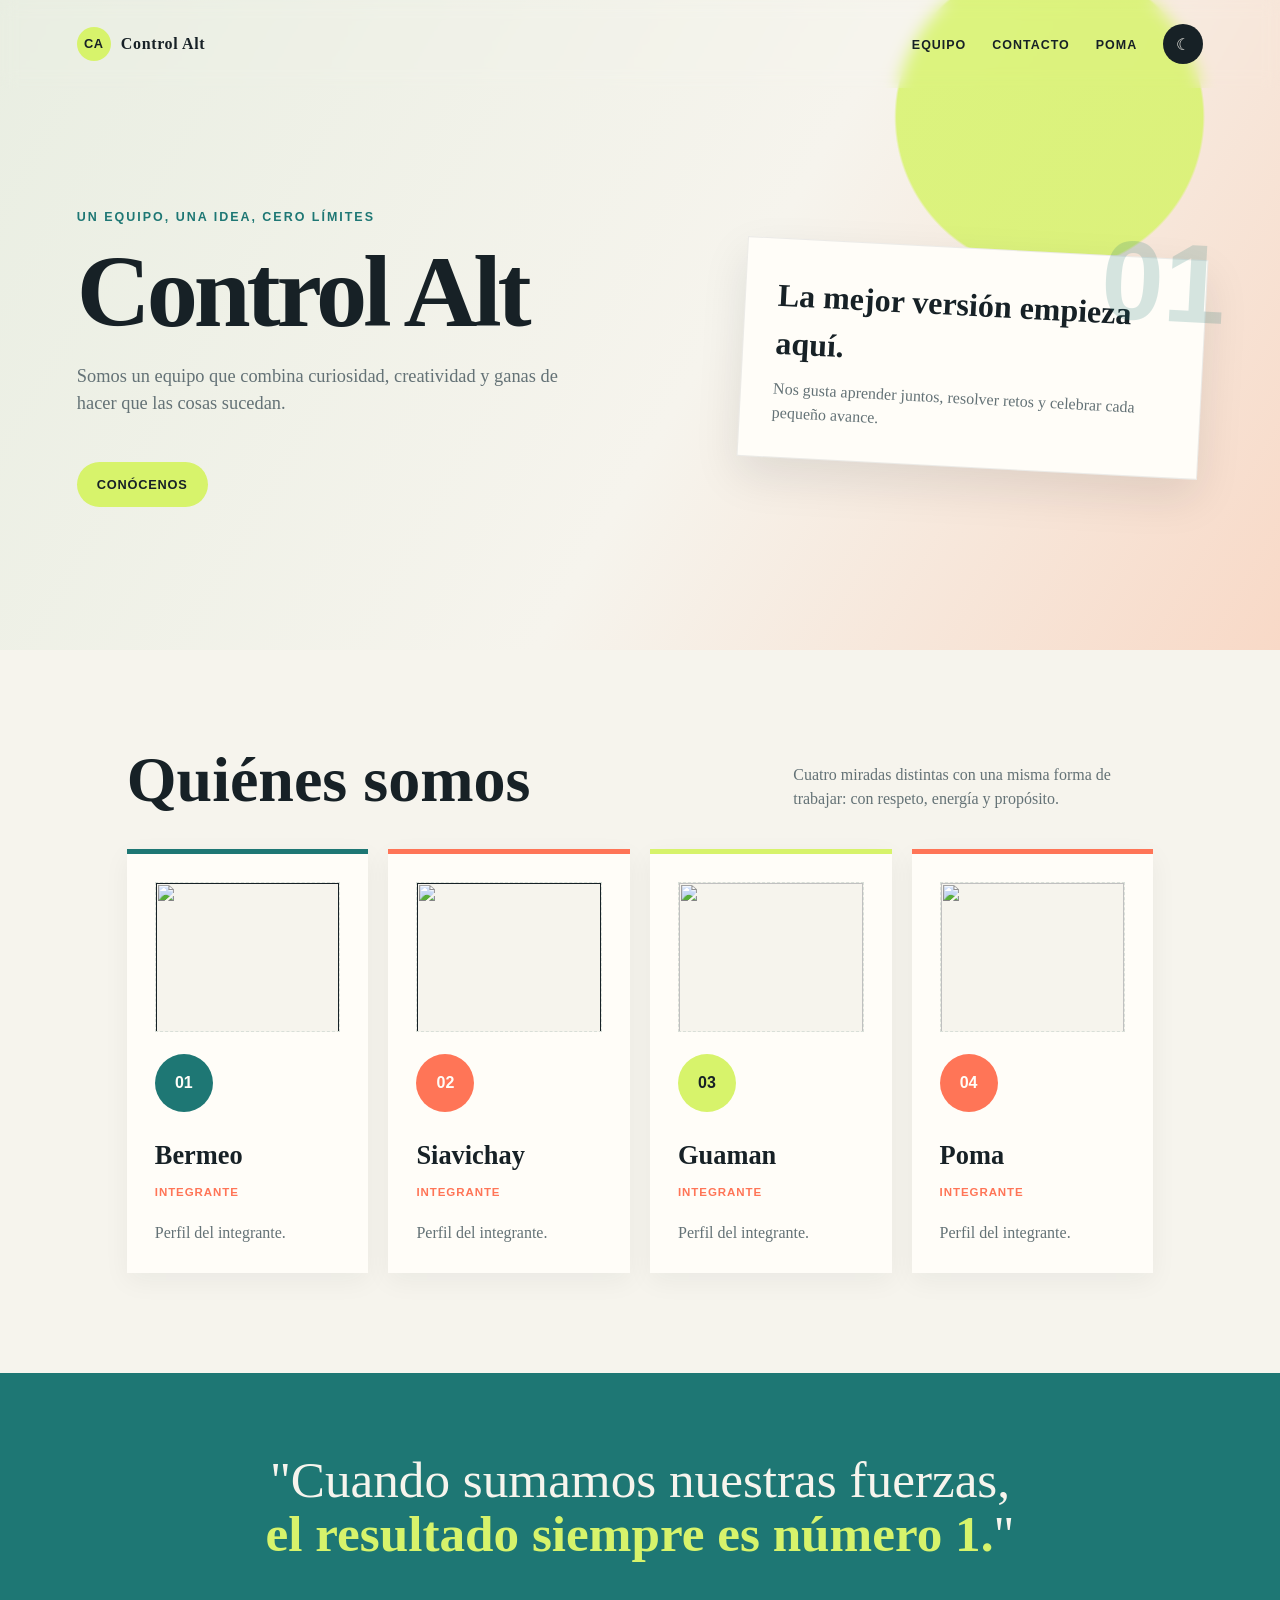
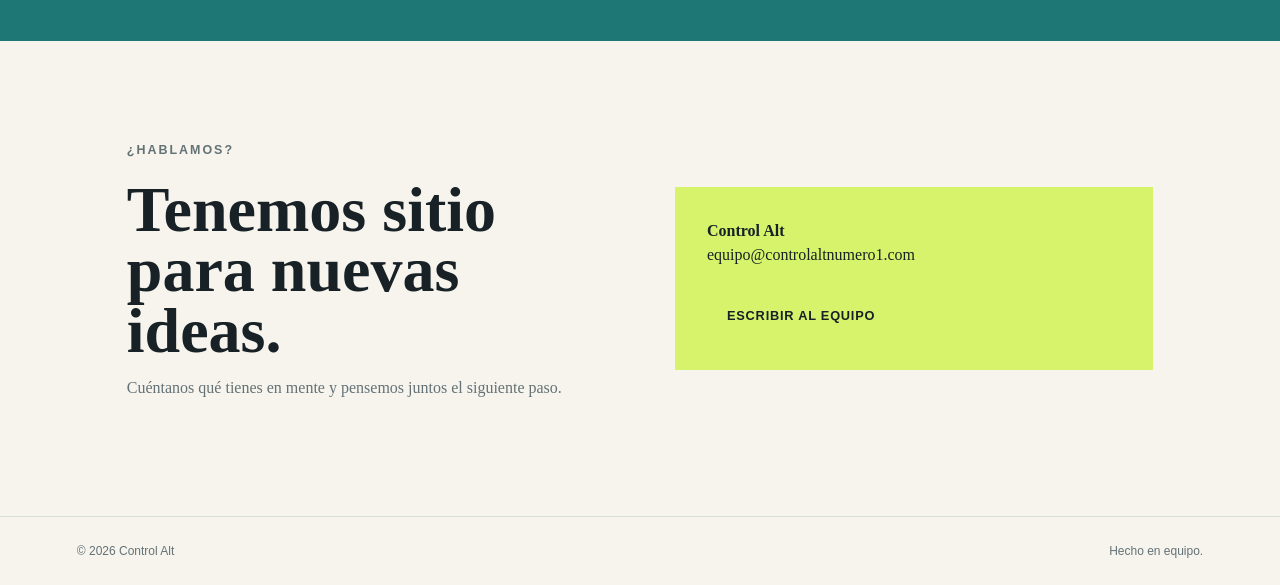
==== commit ac2ed41a: "Merge branch 'main' into feature/section-poma" ====
--- a/index.html
+++ b/index.html
@@ -55,12 +55,12 @@
 				<a class="member" href="">
 					<img class="profile-image" src="" alt="">
 					<div class="avatar">02</div>
-					<h3>Sivichay</h3>
-					<span class="role">Integrante</span>
-					<p>Perfil del integrante.</p>
-				</a>
-				<a class="member" href="">
-					<img class="profile-image" src="" alt="">
+						<h3>Siavichay</h3>
+						<span class="role">Integrante</span>
+						<p>Perfil del integrante.</p>
+					</a>
+					<a class="member" href="franklin.html">
+						<img class="profile-image" src="" alt="">
 					<div class="avatar">03</div>
 					<h3>Guaman</h3>
 					<span class="role">Integrante</span>
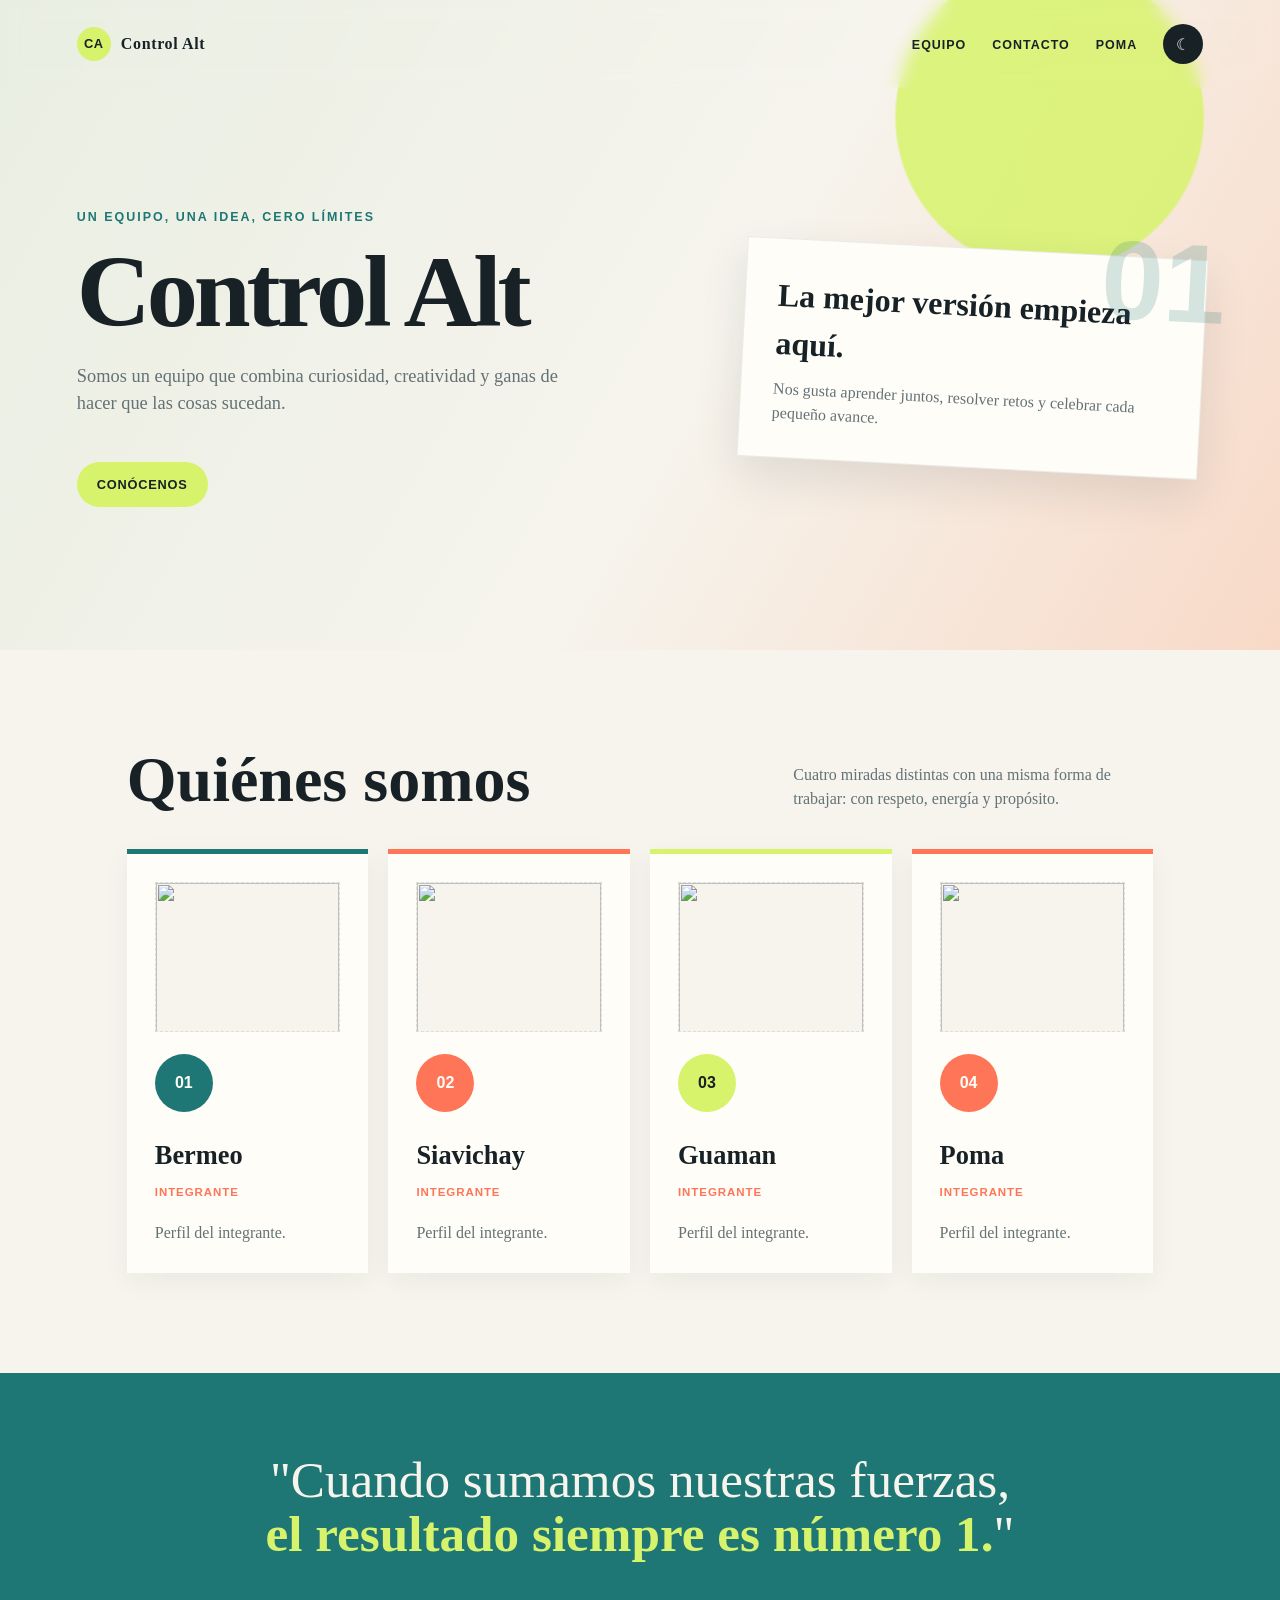
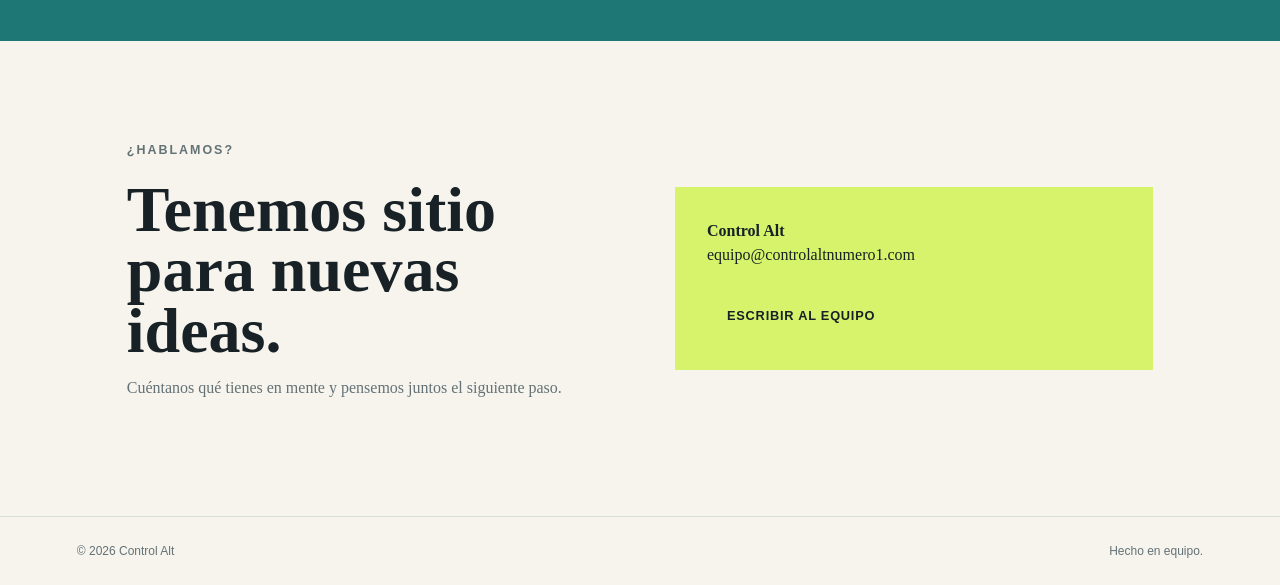
==== commit 7016e475: "Add peril url" ====
--- a/index.html
+++ b/index.html
@@ -45,14 +45,14 @@
 				<p>Cuatro miradas distintas con una misma forma de trabajar: con respeto, energía y propósito.</p>
 			</div>
 			<div class="members">
-				<a class="member" href="">
+				<a class="member" href="david.html">
 					<img class="profile-image" src="" alt="">
 					<div class="avatar">01</div>
 					<h3>Bermeo</h3>
 					<span class="role">Integrante</span>
 					<p>Perfil del integrante.</p>
 				</a>
-				<a class="member" href="">
+				<a class="member" href="siavichay.html">
 					<img class="profile-image" src="" alt="">
 					<div class="avatar">02</div>
 						<h3>Siavichay</h3>
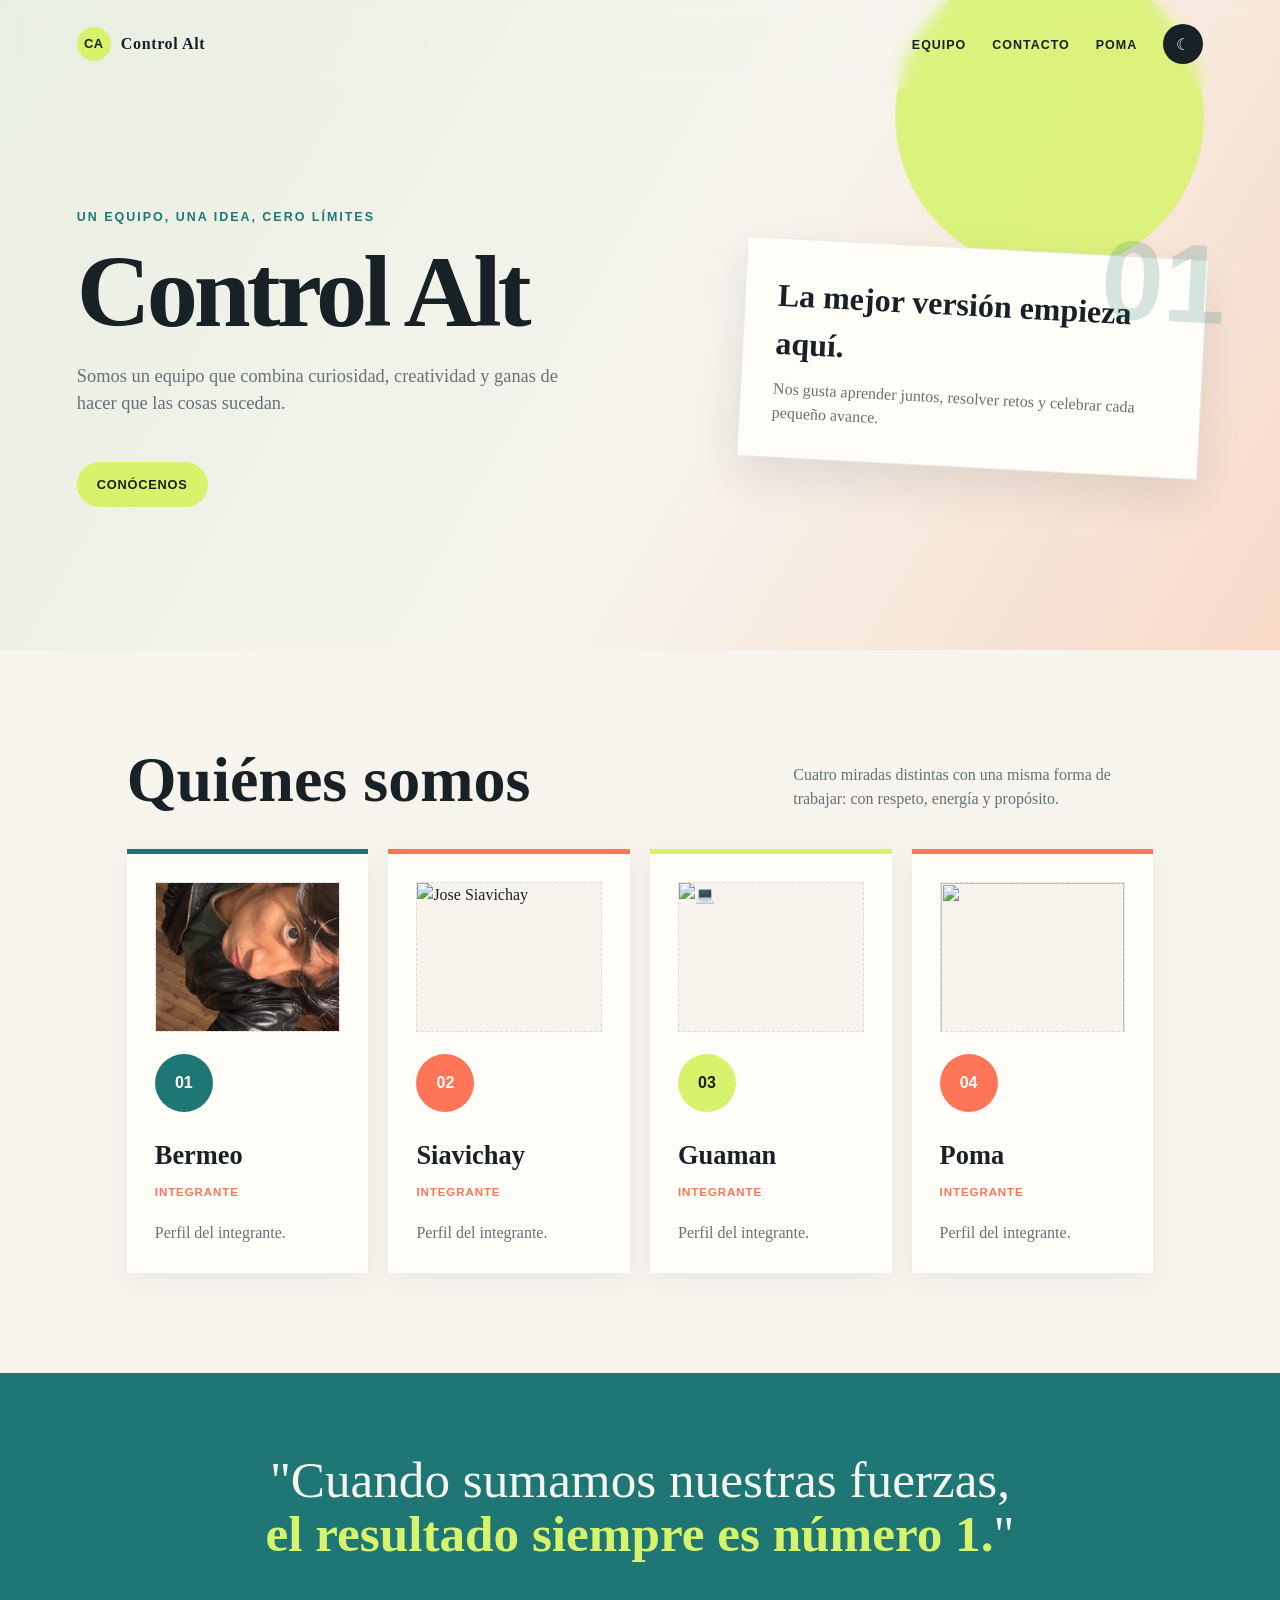
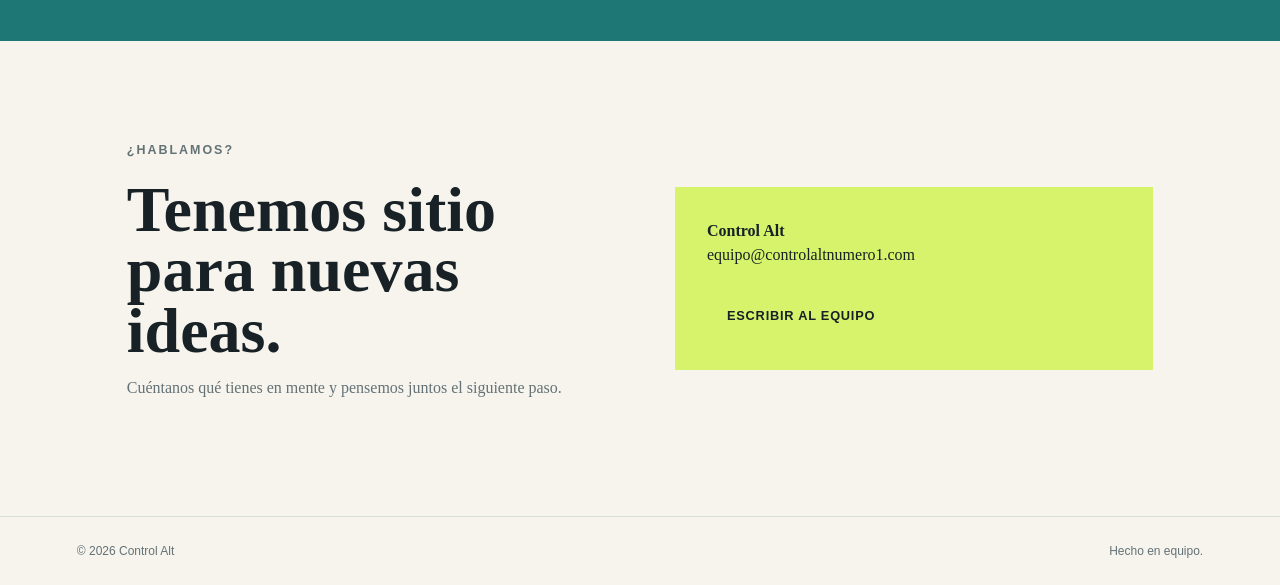
==== commit b2077ace: "Linked perfile img" ====
--- a/index.html
+++ b/index.html
@@ -46,21 +46,21 @@
 			</div>
 			<div class="members">
 				<a class="member" href="david.html">
-					<img class="profile-image" src="" alt="">
+					<img class="profile-image" src="david.jpeg" alt="">
 					<div class="avatar">01</div>
 					<h3>Bermeo</h3>
 					<span class="role">Integrante</span>
 					<p>Perfil del integrante.</p>
 				</a>
-				<a class="member" href="siavichay.html">
-					<img class="profile-image" src="" alt="">
+				<a class="member" href="jose.html">
+					<img class="profile-image" src="https://instagram.fcue2-1.fna.fbcdn.net/v/t51.82787-19/762585956_18107779199012024_4742091415058290513_n.jpg?stp=dst-jpg_s206x206_tt6&amp;_nc_cat=101&amp;ccb=7-5&amp;_nc_sid=bf7eb4&amp;efg=eyJ2ZW5jb2RlX3RhZyI6InByb2ZpbGVfcGljLnd3dy4xMDgwLkMzIn0%3D&amp;_nc_ohc=SLqTCl0vi1AQ7kNvwGiyzoi&amp;_nc_oc=Adq8eO0sUzc4OQ3tc4_E3yV9JwaQawuTuknvD_wH3kUFUynI-eCTQt-PmmKCsIrR7Y4&amp;_nc_ad=z-m&amp;_nc_cid=0&amp;_nc_zt=24&amp;_nc_ht=instagram.fcue2-1.fna&amp;_nc_gid=oAYZT_Uy2URuZGK8cXgosw&amp;_nc_ss=7a22e&amp;oh=00_AQPCkcQxpu-XOyUXhH538WASP1ZDVZCbDfSN5b5MjrS6GQ&amp;oe=6ABFBA26" alt="Jose Siavichay" >
 					<div class="avatar">02</div>
 						<h3>Siavichay</h3>
 						<span class="role">Integrante</span>
 						<p>Perfil del integrante.</p>
 					</a>
 					<a class="member" href="franklin.html">
-						<img class="profile-image" src="" alt="">
+						<img class="profile-image" src="" alt="💻">
 					<div class="avatar">03</div>
 					<h3>Guaman</h3>
 					<span class="role">Integrante</span>
--- a/styles.css
+++ b/styles.css
@@ -385,6 +385,7 @@
 	margin-bottom: 22px;
 	border: 1px dashed var(--profile-border);
 	background: var(--profile-bg);
+  object-fit: cover;
 }
 
 .avatar {
@@ -397,6 +398,7 @@
 	background: var(--avatar-bg);
 	border-radius: 50%;
 	font-family: "Trebuchet MS", sans-serif;
+  
 	font-weight: bold;
 }
 
